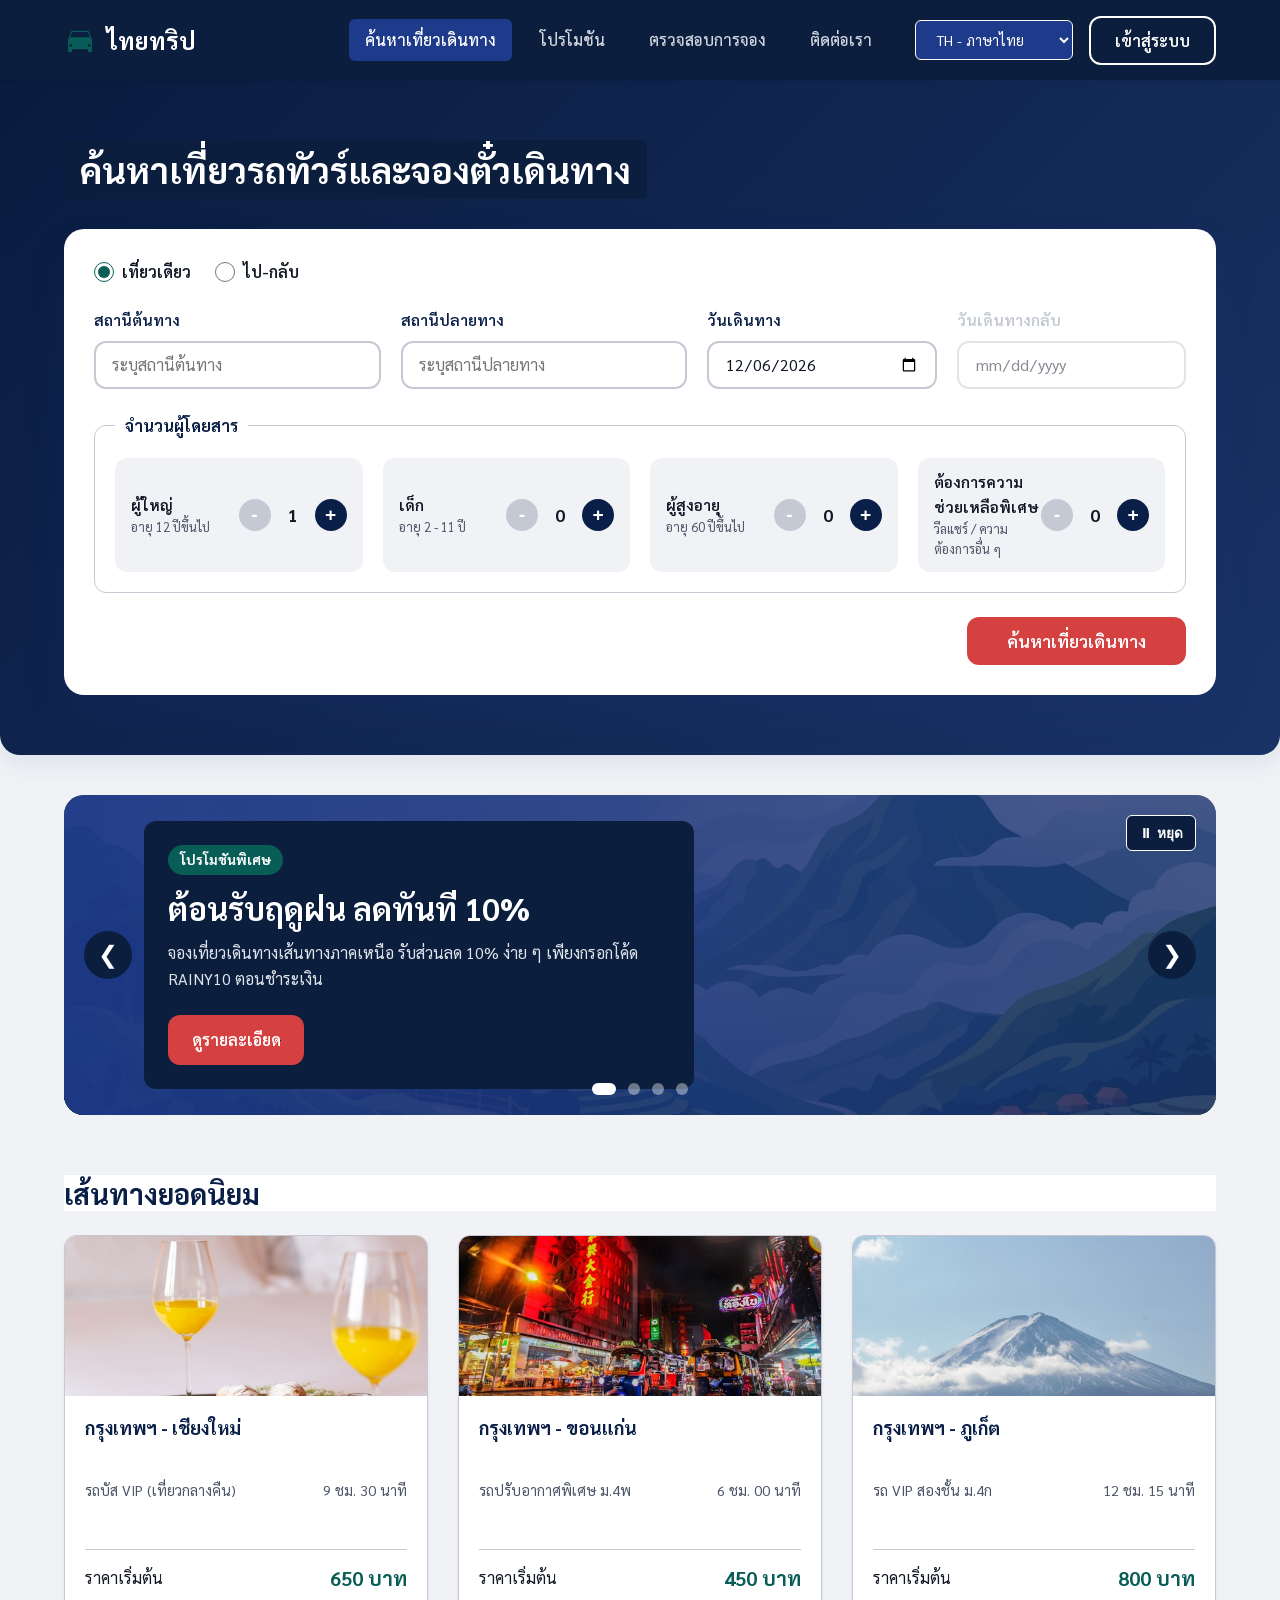
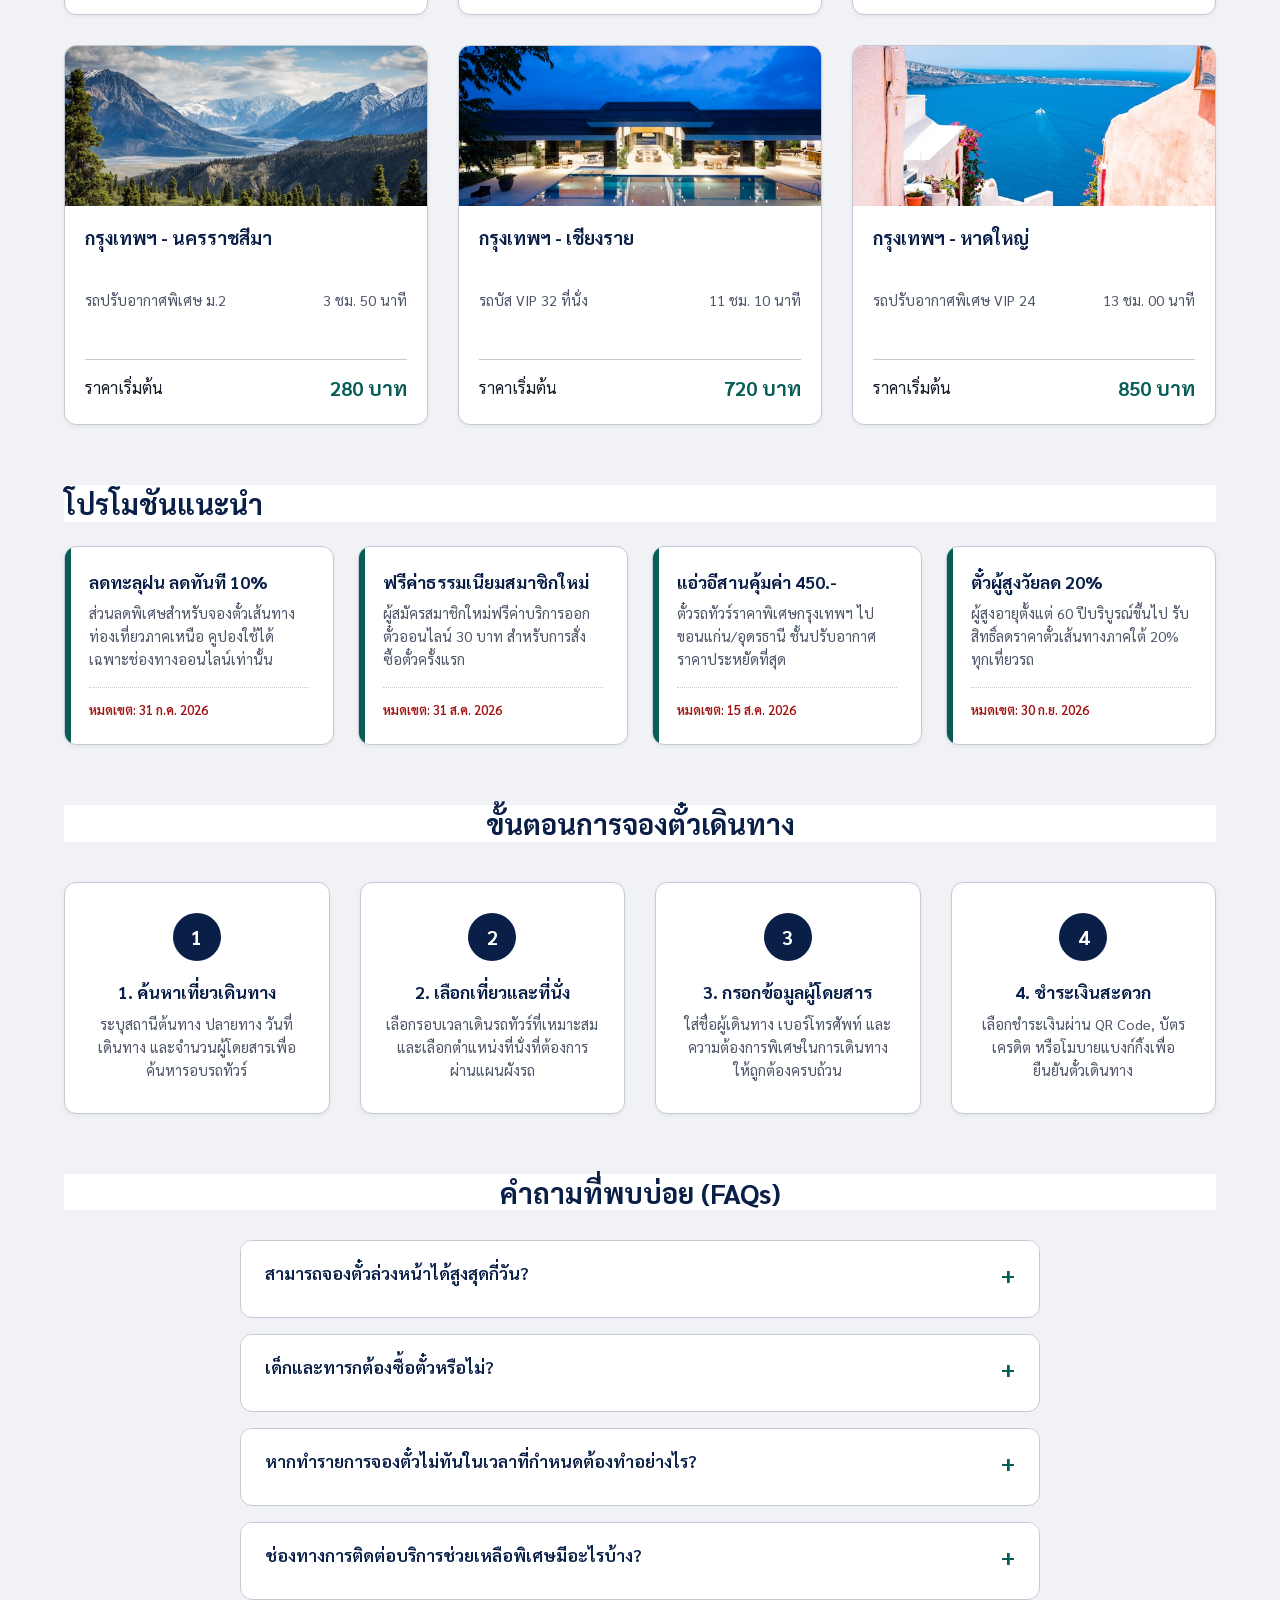
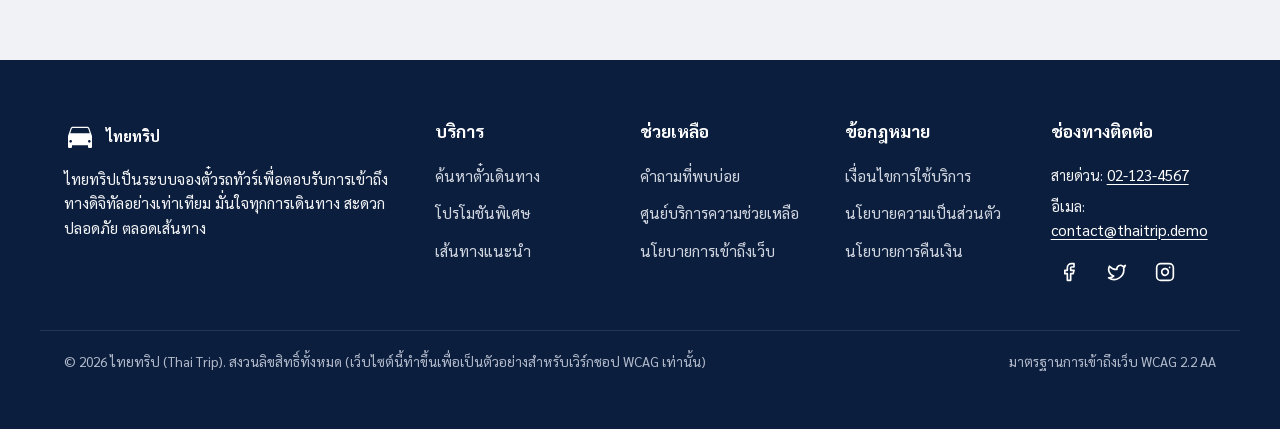
==== index.html @ 4f70553e "Fix logo wrapping, relative header positioning, and force cache-busting on stylesheet and scripts to" ====
<!DOCTYPE html>
<html lang="th">
<head>
  <meta charset="UTF-8">
  <meta name="viewport" content="width=device-width, initial-scale=1.0">
  <title>หน้าหลัก - ไทยทริป จองตั๋วรถทัวร์ออนไลน์เข้าถึงง่าย</title>
  <meta name="description" content="ไทยทริป เว็บไซต์จองตั๋วรถทัวร์ออนไลน์ตามมาตรฐานการเข้าถึง WCAG AA ค้นหาเที่ยวรถทัวร์ทั่วประเทศ สะดวก รวดเร็ว ปลอดภัย สำหรับทุกคน">
  <link rel="stylesheet" href="styles.css?v=2">
  <script src="common.js?v=2" defer></script>
  <script src="index.js?v=2" defer></script>
</head>
<body>

  <!-- Skip Link: WCAG 2.4.1 Bypass Blocks -->
  <a href="#main-content" class="skip-link">ข้ามไปยังเนื้อหาหลัก</a>

  <!-- Header: WCAG Semantic HTML -->
  <div class="header-wrapper">
    <header class="container">
      <a href="index.html" class="logo" style="color: #ffffff; background-color: #0b1e3d;" aria-label="ไทยทริป - หน้าหลัก">
        <!-- SVG Logo: Meets Contrast and scalable -->
        <svg class="logo-icon" viewBox="0 0 24 24" aria-hidden="true">
          <path d="M18.92 6.01C18.72 5.42 18.16 5 17.5 5H6.5c-.66 0-1.21.42-1.42 1.01L3 12v8c0 .55.45 1 1 1h1c.55 0 1-.45 1-1v-1h12v1c0 .55.45 1 1 1h1c.55 0 1-.45 1-1v-8l-2.08-5.99zM6.5 6h11c.28 0 .53.18.62.44L19.33 10H4.67l1.21-3.56c.09-.26.34-.44.62-.44zM5 17c-.55 0-1-.45-1-1s.45-1 1-1 1 .45 1 1-.45 1-1 1zm14 0c-.55 0-1-.45-1-1s.45-1 1-1 1 .45 1 1-.45 1-1 1z"/>
        </svg>
        <span style="color: #ffffff; background-color: #0b1e3d;">ไทยทริป</span>
      </a>


      <!-- Hamburger Menu Button (WCAG 2.1/2.2 AA Keyboard Accessible) -->
      <button type="button" class="menu-toggle" aria-expanded="false" aria-controls="header-nav-group" aria-label="เปิดเมนูหลัก">
        <svg viewBox="0 0 24 24" width="24" height="24" aria-hidden="true" fill="currentColor">
          <rect y="4" width="24" height="2" rx="1"/>
          <rect y="11" width="24" height="2" rx="1"/>
          <rect y="18" width="24" height="2" rx="1"/>
        </svg>
      </button>

      <!-- Collapsible Nav Group wrapper -->
      <div class="header-nav-group" id="header-nav-group">
        <!-- Main Navigation Menu: WCAG 3.2.3 Consistent Navigation -->
        <nav aria-label="เมนูหลัก">
          <ul class="nav-menu">
            <li><a href="index.html" class="nav-link">ค้นหาเที่ยวเดินทาง</a></li>
            <li><a href="#promotions" class="nav-link">โปรโมชัน</a></li>
            <li><a href="#booking-status" class="nav-link" aria-disabled="true">ตรวจสอบการจอง</a></li>
            <li><a href="#contact" class="nav-link">ติดต่อเรา</a></li>
          </ul>
        </nav>

        <div class="header-actions">
          <!-- Accessible Language Selector -->
          <div class="lang-selector">
            <label for="lang-select" class="sr-only" style="color: #ffffff; background-color: #0b1e3d;">เลือกภาษา</label>
            <select id="lang-select" class="select-custom">
              <optgroup label="เลือกภาษา / Select Language">
                <option value="th" selected>TH - ภาษาไทย</option>
                <option value="en">EN - English</option>
              </optgroup>
            </select>
          </div>
          
          <button type="button" class="btn btn-secondary" onclick="showToast('จำลองการเข้าสู่ระบบ', 'info')">เข้าสู่ระบบ</button>
        </div>
      </div>
    </header>
  </div>

  <!-- Main Content Area: WCAG Landmark -->
  <main id="main-content" tabindex="-1">
    
    <!-- Hero Search Section -->
    <section class="search-hero" aria-label="ค้นหาเที่ยวเดินทาง">
      <div class="container">
        <h1 style="color: #ffffff; background-color: #0b1e3d; padding: 6px 16px; border-radius: var(--radius-sm); display: inline-block;">ค้นหาเที่ยวรถทัวร์และจองตั๋วเดินทาง</h1>
        
        <div class="search-card">
          <form action="select-trip.html" method="GET" id="search-form">
            
            <!-- Trip Type: One-way / Round-trip (Radio Group) -->
            <fieldset class="search-type-group">
              <legend class="sr-only" style="color: #0b1e3d; background-color: #ffffff;">ประเภทการเดินทาง</legend>
              <label class="radio-label">
                <input type="radio" name="trip-type" id="trip-one-way" value="one-way" checked>
                <span>เที่ยวเดียว</span>
              </label>
              <label class="radio-label">
                <input type="radio" name="trip-type" id="trip-round" value="round-trip">
                <span>ไป-กลับ</span>
              </label>
            </fieldset>

            <!-- Search Fields Grid -->
            <div class="search-grid">
              
              <!-- Origin Combobox Auto-suggest -->
              <div class="form-control">
                <label for="origin-input" class="form-label">สถานีต้นทาง</label>
                <div class="combobox-container">
                  <input type="text" id="origin-input" class="form-input" 
                         autocomplete="off" role="combobox" 
                         aria-expanded="false" aria-autocomplete="list" 
                         aria-controls="origin-listbox" 
                         placeholder="ระบุสถานีต้นทาง" required>
                  <ul id="origin-listbox" class="listbox" role="listbox" aria-label="สถานีต้นทางที่แนะนำ"></ul>
                </div>
              </div>

              <!-- Destination Combobox Auto-suggest -->
              <div class="form-control">
                <label for="dest-input" class="form-label">สถานีปลายทาง</label>
                <div class="combobox-container">
                  <input type="text" id="dest-input" class="form-input" 
                         autocomplete="off" role="combobox" 
                         aria-expanded="false" aria-autocomplete="list" 
                         aria-controls="dest-listbox" 
                         placeholder="ระบุสถานีปลายทาง" required>
                  <ul id="dest-listbox" class="listbox" role="listbox" aria-label="สถานีปลายทางที่แนะนำ"></ul>
                </div>
              </div>

              <!-- Departure Date -->
              <div class="form-control">
                <label for="dep-date" class="form-label">วันเดินทาง</label>
                <input type="date" id="dep-date" class="form-input" required>
              </div>

              <!-- Return Date (Disabled by default for one-way) -->
              <div class="form-control" id="ret-date-group">
                <label for="ret-date" class="form-label" id="ret-date-label" style="opacity: 0.5;">วันเดินทางกลับ</label>
                <input type="date" id="ret-date" class="form-input" disabled aria-labelledby="ret-date-label">
              </div>

            </div>

            <!-- Passengers Counter Area -->
            <fieldset class="passenger-fieldset">
              <legend class="passenger-legend">จำนวนผู้โดยสาร</legend>
              <div class="passenger-row-grid">
                
                <!-- Adult Counter -->
                <div class="passenger-type-col">
                  <div class="passenger-info-text">
                    <span class="passenger-title" id="lbl-adult">ผู้ใหญ่</span>
                    <span class="passenger-desc">อายุ 12 ปีขึ้นไป</span>
                  </div>
                  <div class="counter-group">
                    <button type="button" class="btn-counter" id="dec-adult" aria-label="ลดจำนวนผู้ใหญ่" disabled>-</button>
                    <span class="counter-val" id="val-adult" aria-live="polite" aria-labelledby="lbl-adult">1</span>
                    <button type="button" class="btn-counter" id="inc-adult" aria-label="เพิ่มจำนวนผู้ใหญ่">+</button>
                  </div>
                </div>

                <!-- Child Counter -->
                <div class="passenger-type-col">
                  <div class="passenger-info-text">
                    <span class="passenger-title" id="lbl-child">เด็ก</span>
                    <span class="passenger-desc">อายุ 2 - 11 ปี</span>
                  </div>
                  <div class="counter-group">
                    <button type="button" class="btn-counter" id="dec-child" aria-label="ลดจำนวนผู้โดยสารเด็ก" disabled>-</button>
                    <span class="counter-val" id="val-child" aria-live="polite" aria-labelledby="lbl-child">0</span>
                    <button type="button" class="btn-counter" id="inc-child" aria-label="เพิ่มจำนวนผู้โดยสารเด็ก">+</button>
                  </div>
                </div>

                <!-- Senior Counter -->
                <div class="passenger-type-col">
                  <div class="passenger-info-text">
                    <span class="passenger-title" id="lbl-senior">ผู้สูงอายุ</span>
                    <span class="passenger-desc">อายุ 60 ปีขึ้นไป</span>
                  </div>
                  <div class="counter-group">
                    <button type="button" class="btn-counter" id="dec-senior" aria-label="ลดจำนวนผู้สูงอายุ" disabled>-</button>
                    <span class="counter-val" id="val-senior" aria-live="polite" aria-labelledby="lbl-senior">0</span>
                    <button type="button" class="btn-counter" id="inc-senior" aria-label="เพิ่มจำนวนผู้สูงอายุ">+</button>
                  </div>
                </div>

                <!-- Special Counter -->
                <div class="passenger-type-col">
                  <div class="passenger-info-text">
                    <span class="passenger-title" id="lbl-special">ต้องการความช่วยเหลือพิเศษ</span>
                    <span class="passenger-desc">วีลแชร์ / ความต้องการอื่น ๆ</span>
                  </div>
                  <div class="counter-group">
                    <button type="button" class="btn-counter" id="dec-special" aria-label="ลดจำนวนผู้ต้องการความช่วยเหลือพิเศษ" disabled>-</button>
                    <span class="counter-val" id="val-special" aria-live="polite" aria-labelledby="lbl-special">0</span>
                    <button type="button" class="btn-counter" id="inc-special" aria-label="เพิ่มจำนวนผู้ต้องการความช่วยเหลือพิเศษ">+</button>
                  </div>
                </div>

              </div>
            </fieldset>

            <div class="search-submit-wrapper">
              <button type="submit" class="btn btn-primary btn-search">ค้นหาเที่ยวเดินทาง</button>
            </div>
          </form>
        </div>
      </div>
    </section>

    <!-- Carousel: WCAG 2.2.2 Pause, Stop, Hide -->
    <section class="container carousel-section" aria-label="โปรโมชันเด่น">
      <div id="promo-carousel" class="carousel" aria-roledescription="carousel" aria-label="โปรโมชันแนะนำพิเศษ">
        
        <!-- Pause / Play Button: Essential for WCAG AA -->
        <button type="button" id="carousel-play-pause" class="carousel-play-pause-btn" style="color: #ffffff; background-color: #0b1e3d;" aria-label="หยุดเล่นสไลด์อัตโนมัติ">
          <span class="play-pause-text" style="color: #ffffff; background-color: #0b1e3d;">⏸ หยุด</span>
        </button>

        <!-- Previous and Next Buttons (Accessible) -->
        <button type="button" class="carousel-control prev" style="color: #ffffff; background-color: #0b1e3d;" aria-label="สไลด์ก่อนหน้า" id="carousel-prev">❮</button>
        <button type="button" class="carousel-control next" style="color: #ffffff; background-color: #0b1e3d;" aria-label="สไลด์ถัดไป" id="carousel-next">❯</button>

        <!-- Carousel Slides -->
        <div class="carousel-inner" id="carousel-slides" aria-live="off">
          
          <!-- Slide 1 -->
          <div class="carousel-item active" role="group" aria-roledescription="slide" aria-label="สไลด์ที่ 1 จาก 4" style="background-image: linear-gradient(rgba(0, 0, 0, 0.45), rgba(0, 0, 0, 0.55)), url('images/promo_rainy.jpg'); background-size: cover; background-position: center;">
            <div class="carousel-content">
              <span class="carousel-tag">โปรโมชันพิเศษ</span>
              <h2>ต้อนรับฤดูฝน ลดทันที 10%</h2>
              <p>จองเที่ยวเดินทางเส้นทางภาคเหนือ รับส่วนลด 10% ง่าย ๆ เพียงกรอกโค้ด RAINY10 ตอนชำระเงิน</p>
              <a href="#promotions" class="btn btn-primary">ดูรายละเอียด<span class="sr-only" style="color: #ffffff; background-color: #0b1e3d;"> โปรโมชันต้อนรับฤดูฝน</span></a>
            </div>
          </div>

          <!-- Slide 2 -->
          <div class="carousel-item" role="group" aria-roledescription="slide" aria-label="สไลด์ที่ 2 จาก 4" style="background-image: linear-gradient(rgba(0, 0, 0, 0.45), rgba(0, 0, 0, 0.55)), url('images/promo_member.jpg'); background-size: cover; background-position: center;">
            <div class="carousel-content">
              <span class="carousel-tag">สมาชิกใหม่</span>
              <h2>สมัครสมาชิกใหม่ ฟรีค่าธรรมเนียม</h2>
              <p>ลงทะเบียนจองตั๋วครั้งแรก ฟรีค่าธรรมเนียมการชำระเงินช่องทางออนไลน์ 30 บาททันที</p>
              <a href="#promotions" class="btn btn-primary">ดูรายละเอียด<span class="sr-only" style="color: #ffffff; background-color: #0b1e3d;"> โปรโมชันสมาชิกใหม่ฟรีค่าธรรมเนียม</span></a>
            </div>
          </div>

          <!-- Slide 3 -->
          <div class="carousel-item" role="group" aria-roledescription="slide" aria-label="สไลด์ที่ 3 จาก 4" style="background-image: linear-gradient(rgba(0, 0, 0, 0.45), rgba(0, 0, 0, 0.55)), url('images/promo_isaan.jpg'); background-size: cover; background-position: center;">
            <div class="carousel-content">
              <span class="carousel-tag">เส้นทางประหยัด</span>
              <h2>ท่องเที่ยวอีสาน สุขใจประหยัดเงิน</h2>
              <p>เส้นทางกรุงเทพฯ - ขอนแก่น และกรุงเทพฯ - อุดรธานี ราคาเริ่มต้นเพียง 450 บาทต่อที่นั่ง</p>
              <a href="#promotions" class="btn btn-primary">ดูรายละเอียด<span class="sr-only" style="color: #ffffff; background-color: #0b1e3d;"> โปรโมชันอีสานประหยัดเงิน</span></a>
            </div>
          </div>

          <!-- Slide 4 -->
          <div class="carousel-item" role="group" aria-roledescription="slide" aria-label="สไลด์ที่ 4 จาก 4" style="background-image: linear-gradient(rgba(0, 0, 0, 0.45), rgba(0, 0, 0, 0.55)), url('images/promo_senior.jpg'); background-size: cover; background-position: center;">
            <div class="carousel-content">
              <span class="carousel-tag">ผู้สูงวัย</span>
              <h2>วัยเก๋าเที่ยวใต้ ลดพิเศษ 20%</h2>
              <p>สำหรับผู้โดยสารอายุ 60 ปีขึ้นไป เดินทางลงใต้กับไทยทริป รับส่วนลดตั๋วทันที 20%</p>
              <a href="#promotions" class="btn btn-primary">ดูรายละเอียด<span class="sr-only" style="color: #ffffff; background-color: #0b1e3d;"> โปรโมชันผู้สูงวัยเที่ยวใต้ลด 20%</span></a>
            </div>
          </div>

        </div>

        <!-- Slide Indicators / Dots -->
        <div class="carousel-nav" id="carousel-indicators" role="tablist" aria-label="เลือกสไลด์">
          <button type="button" class="carousel-dot active" role="tab" aria-selected="true" aria-label="ไปยังสไลด์ที่ 1" aria-controls="carousel-slides"></button>
          <button type="button" class="carousel-dot" role="tab" aria-selected="false" aria-label="ไปยังสไลด์ที่ 2" aria-controls="carousel-slides"></button>
          <button type="button" class="carousel-dot" role="tab" aria-selected="false" aria-label="ไปยังสไลด์ที่ 3" aria-controls="carousel-slides"></button>
          <button type="button" class="carousel-dot" role="tab" aria-selected="false" aria-label="ไปยังสไลด์ที่ 4" aria-controls="carousel-slides"></button>
        </div>

      </div>
    </section>

    <!-- Popular Routes Section -->
    <section id="popular" class="container section-wrapper" aria-labelledby="routes-heading">
      <h2 id="routes-heading">เส้นทางยอดนิยม</h2>

      
      <ul class="routes-grid" role="list">
        
        <!-- Route 1 -->
        <li>
          <a href="select-trip.html?from=กรุงเทพฯ&to=เชียงใหม่" class="route-card" aria-label="จองตั๋วเส้นทาง กรุงเทพฯ ไป เชียงใหม่ เริ่มต้น 650 บาท">
            <div class="route-image-placeholder">
              <img src="images/route_chiangmai.jpg" alt="วัดพระธาตุดอยสุเทพและทิวเขาเชียงใหม่" class="route-img-photo">
            </div>
            <div class="route-body">
              <h3 class="route-title">กรุงเทพฯ - เชียงใหม่</h3>
              <div class="route-details">
                <span>รถบัส VIP (เที่ยวกลางคืน)</span>
                <span>9 ชม. 30 นาที</span>
              </div>
              <div class="route-price-row">
                <span>ราคาเริ่มต้น</span>
                <span class="price-tag">650 บาท</span>
              </div>
            </div>
          </a>
        </li>

        <!-- Route 2 -->
        <li>
          <a href="select-trip.html?from=กรุงเทพฯ&to=ขอนแก่น" class="route-card" aria-label="จองตั๋วเส้นทาง กรุงเทพฯ ไป ขอนแก่น เริ่มต้น 450 บาท">
            <div class="route-image-placeholder">
              <img src="images/route_khonkaen.jpg" alt="วัดพุทธศิลปะไทยในจังหวัดขอนแก่น" class="route-img-photo">
            </div>
            <div class="route-body">
              <h3 class="route-title">กรุงเทพฯ - ขอนแก่น</h3>
              <div class="route-details">
                <span>รถปรับอากาศพิเศษ ม.4พ</span>
                <span>6 ชม. 00 นาที</span>
              </div>
              <div class="route-price-row">
                <span>ราคาเริ่มต้น</span>
                <span class="price-tag">450 บาท</span>
              </div>
            </div>
          </a>
        </li>

        <!-- Route 3 -->
        <li>
          <a href="select-trip.html?from=กรุงเทพฯ&to=ภูเก็ต" class="route-card" aria-label="จองตั๋วเส้นทาง กรุงเทพฯ ไป ภูเก็ต เริ่มต้น 800 บาท">
            <div class="route-image-placeholder">
              <img src="images/route_phuket.jpg" alt="หาดทรายขาวและทะเลใส จังหวัดภูเก็ต" class="route-img-photo">
            </div>
            <div class="route-body">
              <h3 class="route-title">กรุงเทพฯ - ภูเก็ต</h3>
              <div class="route-details">
                <span>รถ VIP สองชั้น ม.4ก</span>
                <span>12 ชม. 15 นาที</span>
              </div>
              <div class="route-price-row">
                <span>ราคาเริ่มต้น</span>
                <span class="price-tag">800 บาท</span>
              </div>
            </div>
          </a>
        </li>

        <!-- Route 4 -->
        <li>
          <a href="select-trip.html?from=กรุงเทพฯ&to=นครราชสีมา" class="route-card" aria-label="จองตั๋วเส้นทาง กรุงเทพฯ ไป นครราชสีมา เริ่มต้น 280 บาท">
            <div class="route-image-placeholder">
              <img src="images/route_korat.jpg" alt="วิวธรรมชาติและทิวเขาอุทยานแห่งชาติเขาใหญ่ นครราชสีมา" class="route-img-photo">
            </div>
            <div class="route-body">
              <h3 class="route-title">กรุงเทพฯ - นครราชสีมา</h3>
              <div class="route-details">
                <span>รถปรับอากาศพิเศษ ม.2</span>
                <span>3 ชม. 50 นาที</span>
              </div>
              <div class="route-price-row">
                <span>ราคาเริ่มต้น</span>
                <span class="price-tag">280 บาท</span>
              </div>
            </div>
          </a>
        </li>

        <!-- Route 5 -->
        <li>
          <a href="select-trip.html?from=กรุงเทพฯ&to=เชียงราย" class="route-card" aria-label="จองตั๋วเส้นทาง กรุงเทพฯ ไป เชียงราย เริ่มต้น 720 บาท">
            <div class="route-image-placeholder">
              <img src="images/route_chiangrai.jpg" alt="ทัศนียภาพวัดและป่าดอย จังหวัดเชียงราย" class="route-img-photo">
            </div>
            <div class="route-body">
              <h3 class="route-title">กรุงเทพฯ - เชียงราย</h3>
              <div class="route-details">
                <span>รถบัส VIP 32 ที่นั่ง</span>
                <span>11 ชม. 10 นาที</span>
              </div>
              <div class="route-price-row">
                <span>ราคาเริ่มต้น</span>
                <span class="price-tag">720 บาท</span>
              </div>
            </div>
          </a>
        </li>

        <!-- Route 6 -->
        <li>
          <a href="select-trip.html?from=กรุงเทพฯ&to=หาดใหญ่" class="route-card" aria-label="จองตั๋วเส้นทาง กรุงเทพฯ ไป หาดใหญ่ เริ่มต้น 850 บาท">
            <div class="route-image-placeholder">
              <img src="images/route_hatyai.jpg" alt="ทิวทัศน์ตัวเมืองหาดใหญ่จากมุมสูงยามเย็น" class="route-img-photo">
            </div>
            <div class="route-body">
              <h3 class="route-title">กรุงเทพฯ - หาดใหญ่</h3>
              <div class="route-details">
                <span>รถปรับอากาศพิเศษ VIP 24</span>
                <span>13 ชม. 00 นาที</span>
              </div>
              <div class="route-price-row">
                <span>ราคาเริ่มต้น</span>
                <span class="price-tag">850 บาท</span>
              </div>
            </div>
          </a>
        </li>

      </ul>
    </section>

    <!-- Promotions Section -->
    <section id="promotions" class="container section-wrapper" aria-labelledby="promotions-heading">
      <h2 id="promotions-heading">โปรโมชันแนะนำ</h2>
      
      <div class="promos-grid">
        
        <!-- Promo 1 -->
        <article class="promo-card">
          <h3 class="promo-title">ลดทะลุฝน ลดทันที 10%</h3>
          <p class="promo-desc">ส่วนลดพิเศษสำหรับจองตั๋วเส้นทางท่องเที่ยวภาคเหนือ คูปองใช้ได้เฉพาะช่องทางออนไลน์เท่านั้น</p>
          <div class="promo-footer">
            <span>หมดเขต: 31 ก.ค. 2026</span>
          </div>
        </article>

        <!-- Promo 2 -->
        <article class="promo-card">
          <h3 class="promo-title">ฟรีค่าธรรมเนียมสมาชิกใหม่</h3>
          <p class="promo-desc">ผู้สมัครสมาชิกใหม่ฟรีค่าบริการออกตั๋วออนไลน์ 30 บาท สำหรับการสั่งซื้อตั๋วครั้งแรก</p>
          <div class="promo-footer">
            <span>หมดเขต: 31 ส.ค. 2026</span>
          </div>
        </article>

        <!-- Promo 3 -->
        <article class="promo-card">
          <h3 class="promo-title">แอ่วอีสานคุ้มค่า 450.-</h3>
          <p class="promo-desc">ตั๋วรถทัวร์ราคาพิเศษกรุงเทพฯ ไปขอนแก่น/อุดรธานี ชั้นปรับอากาศราคาประหยัดที่สุด</p>
          <div class="promo-footer">
            <span>หมดเขต: 15 ส.ค. 2026</span>
          </div>
        </article>

        <!-- Promo 4 -->
        <article class="promo-card">
          <h3 class="promo-title">ตั๋วผู้สูงวัยลด 20%</h3>
          <p class="promo-desc">ผู้สูงอายุตั้งแต่ 60 ปีบริบูรณ์ขึ้นไป รับสิทธิ์ลดราคาตั๋วเส้นทางภาคใต้ 20% ทุกเที่ยวรถ</p>
          <div class="promo-footer">
            <span>หมดเขต: 30 ก.ย. 2026</span>
          </div>
        </article>

      </div>
    </section>

    <!-- Booking Steps -->
    <section class="container section-wrapper" aria-labelledby="steps-heading">
      <h2 id="steps-heading" style="text-align: center; margin-bottom: 40px;">ขั้นตอนการจองตั๋วเดินทาง</h2>
      
      <div class="steps-grid">
        
        <!-- Step 1 -->
        <div class="step-card">
          <div class="step-number" aria-hidden="true">1</div>
          <h3>1. ค้นหาเที่ยวเดินทาง</h3>
          <p>ระบุสถานีต้นทาง ปลายทาง วันที่เดินทาง และจำนวนผู้โดยสารเพื่อค้นหารอบรถทัวร์</p>
        </div>

        <!-- Step 2 -->
        <div class="step-card">
          <div class="step-number" aria-hidden="true">2</div>
          <h3>2. เลือกเที่ยวและที่นั่ง</h3>
          <p>เลือกรอบเวลาเดินรถทัวร์ที่เหมาะสมและเลือกตำแหน่งที่นั่งที่ต้องการผ่านแผนผังรถ</p>
        </div>

        <!-- Step 3 -->
        <div class="step-card">
          <div class="step-number" aria-hidden="true">3</div>
          <h3>3. กรอกข้อมูลผู้โดยสาร</h3>
          <p>ใส่ชื่อผู้เดินทาง เบอร์โทรศัพท์ และความต้องการพิเศษในการเดินทางให้ถูกต้องครบถ้วน</p>
        </div>

        <!-- Step 4 -->
        <div class="step-card">
          <div class="step-number" aria-hidden="true">4</div>
          <h3>4. ชำระเงินสะดวก</h3>
          <p>เลือกชำระเงินผ่าน QR Code, บัตรเครดิต หรือโมบายแบงก์กิ้งเพื่อยืนยันตั๋วเดินทาง</p>
        </div>

      </div>
    </section>

    <!-- Accordion FAQs: WCAG Accessible collapsible -->
    <section class="container section-wrapper" id="faq" aria-labelledby="faq-heading">
      <h2 id="faq-heading" style="text-align: center; margin-bottom: 30px;">คำถามที่พบบ่อย (FAQs)</h2>

      
      <div class="faq-list">
        
        <!-- FAQ 1 -->
        <div class="faq-item">
          <h3>
            <button type="button" class="faq-trigger" aria-expanded="false" aria-controls="faq1-content" id="faq1-btn">
              <span>สามารถจองตั๋วล่วงหน้าได้สูงสุดกี่วัน?</span>
              <span class="faq-icon" aria-hidden="true">+</span>
            </button>
          </h3>
          <div id="faq1-content" class="faq-content" hidden aria-labelledby="faq1-btn">
            <p>ระบบของไทยทริปรองรับการจองตั๋วรถทัวร์ล่วงหน้าได้สูงสุด 90 วันก่อนวันออกเดินทาง เพื่อช่วยให้คุณสามารถวางแผนการท่องเที่ยวและจองที่นั่งที่ดีที่สุดล่วงหน้าได้</p>
          </div>
        </div>

        <!-- FAQ 2 -->
        <div class="faq-item">
          <h3>
            <button type="button" class="faq-trigger" aria-expanded="false" aria-controls="faq2-content" id="faq2-btn">
              <span>เด็กและทารกต้องซื้อตั๋วหรือไม่?</span>
              <span class="faq-icon" aria-hidden="true">+</span>
            </button>
          </h3>
          <div id="faq2-content" class="faq-content" hidden aria-labelledby="faq2-btn">
            <p>เด็กที่มีส่วนสูงไม่เกิน 100 เซนติเมตร และนั่งตักผู้ปกครองไม่จำเป็นต้องซื้อตั๋ว หากเด็กต้องการที่นั่งแยกต่างหาก หรือมีอายุ 2-11 ปี จะได้รับส่วนลดตั๋วเด็กตามข้อกำหนดของรอบการเดินทาง</p>
          </div>
        </div>

        <!-- FAQ 3 -->
        <div class="faq-item">
          <h3>
            <button type="button" class="faq-trigger" aria-expanded="false" aria-controls="faq3-content" id="faq3-btn">
              <span>หากทำรายการจองตั๋วไม่ทันในเวลาที่กำหนดต้องทำอย่างไร?</span>
              <span class="faq-icon" aria-hidden="true">+</span>
            </button>
          </h3>
          <div id="faq3-content" class="faq-content" hidden aria-labelledby="faq3-btn">
            <p>เมื่อเข้าสู่ขั้นตอนกรอกข้อมูลและชำระเงิน ระบบจะกำหนดเวลาในการทำรายการเพื่อความปลอดภัย หากทำไม่ทันระบบจะยกเลิกการจองเพื่อให้ผู้ใช้อื่นเข้าถึงที่นั่งได้ โดยระบบชำระเงินของเรามีกลไกแจ้งเตือนและสามารถขอขยายเวลาเพิ่มเติมได้</p>
          </div>
        </div>

        <!-- FAQ 4 -->
        <div class="faq-item">
          <h3>
            <button type="button" class="faq-trigger" aria-expanded="false" aria-controls="faq4-content" id="faq4-btn">
              <span>ช่องทางการติดต่อบริการช่วยเหลือพิเศษมีอะไรบ้าง?</span>
              <span class="faq-icon" aria-hidden="true">+</span>
            </button>
          </h3>
          <div id="faq4-content" class="faq-content" hidden aria-labelledby="faq4-btn">
            <p>ผู้ต้องการความช่วยเหลือพิเศษ เช่น วีลแชร์ หรือต้องการจุดขึ้นรถเฉพาะ สามารถเลือกตัวเลือกในขั้นตอนจองตั๋ว หรือติดต่อศูนย์ช่วยเหลือพิเศษทางโทรศัพท์ 02-123-4567 ตลอด 24 ชั่วโมง</p>
          </div>
        </div>

      </div>
    </section>

  </main>

  <!-- Footer Section: WCAG Landmark -->
  <footer>
    <div class="container footer-grid">
      <div class="footer-col footer-about">
        <a href="index.html" class="logo" style="color: #ffffff; background-color: #0b1e3d;" aria-label="ไทยทริป - หน้าหลัก">
          <svg class="logo-icon" viewBox="0 0 24 24" style="fill: #ffffff;"><path d="M18.92 6.01C18.72 5.42 18.16 5 17.5 5H6.5c-.66 0-1.21.42-1.42 1.01L3 12v8c0 .55.45 1 1 1h1c.55 0 1-.45 1-1v-1h12v1c0 .55.45 1 1 1h1c.55 0 1-.45 1-1v-8l-2.08-5.99zM6.5 6h11c.28 0 .53.18.62.44L19.33 10H4.67l1.21-3.56c.09-.26.34-.44.62-.44zM5 17c-.55 0-1-.45-1-1s.45-1 1-1 1 .45 1 1-.45 1-1 1zm14 0c-.55 0-1-.45-1-1s.45-1 1-1 1 .45 1 1-.45 1-1 1z"/></svg>
          <span style="color: #ffffff; background-color: #0b1e3d;">ไทยทริป</span>
        </a>
        <p>ไทยทริปเป็นระบบจองตั๋วรถทัวร์เพื่อตอบรับการเข้าถึงทางดิจิทัลอย่างเท่าเทียม มั่นใจทุกการเดินทาง สะดวก ปลอดภัย ตลอดเส้นทาง</p>
      </div>

      <div class="footer-col">
        <h3>บริการ</h3>
        <ul>
          <li><a href="index.html">ค้นหาตั๋วเดินทาง</a></li>
          <li><a href="#promotions">โปรโมชันพิเศษ</a></li>
          <li><a href="#popular">เส้นทางแนะนำ</a></li>
        </ul>
      </div>

      <div class="footer-col">
        <h3>ช่วยเหลือ</h3>
        <ul>
          <li><a href="#faq">คำถามที่พบบ่อย</a></li>
          <li><a href="#help-center" id="help-center">ศูนย์บริการความช่วยเหลือ</a></li>
          <li><a href="#accessibility-statement" id="accessibility-statement">นโยบายการเข้าถึงเว็บ</a></li>
        </ul>
      </div>

      <div class="footer-col">
        <h3>ข้อกฎหมาย</h3>
        <ul>
          <li><a href="#terms" id="terms">เงื่อนไขการใช้บริการ</a></li>
          <li><a href="#privacy" id="privacy">นโยบายความเป็นส่วนตัว</a></li>
          <li><a href="#refund-policy" id="refund-policy">นโยบายการคืนเงิน</a></li>
        </ul>
      </div>

      <div class="footer-col" id="contact">
        <h3>ช่องทางติดต่อ</h3>
        <p style="font-size: 0.9rem; margin-bottom: 8px;">สายด่วน: <a href="tel:02-123-4567" style="color: #ffffff; text-decoration: underline;" aria-label="โทรสายด่วน 02-123-4567">02-123-4567</a></p>
        <p style="font-size: 0.9rem; margin-bottom: 12px;">อีเมล: <a href="mailto:contact@thaitrip.demo" style="color: #ffffff; text-decoration: underline;">contact@thaitrip.demo</a></p>
        <ul class="social-links" role="list">
          <li>
            <a href="#facebook" id="facebook" class="social-icon" aria-label="FB - ติดตาม ไทยทริป บน Facebook">
              <svg width="20" height="20" viewBox="0 0 24 24" fill="none" stroke="currentColor" stroke-width="2" stroke-linecap="round" stroke-linejoin="round" aria-hidden="true"><path d="M18 2h-3a5 5 0 0 0-5 5v3H7v4h3v8h4v-8h3l1-4h-4V7a1 1 0 0 1 1-1h3z"/></svg>
            </a>
          </li>
          <li>
            <a href="#twitter" id="twitter" class="social-icon" aria-label="TW - ติดตาม ไทยทริป บน Twitter">
              <svg width="20" height="20" viewBox="0 0 24 24" fill="none" stroke="currentColor" stroke-width="2" stroke-linecap="round" stroke-linejoin="round" aria-hidden="true"><path d="M22 4s-.7 2.1-2 3.4c1.6 10-9.4 17.3-18 11.6 2.2.1 4.4-.6 6-2C3 15.5.5 9.6 3 5c2.2 2.6 5.6 4.1 9 4-.9-4.2 4-6.6 7-3.8 1.1 0 3-1.2 3-1.2z"/></svg>
            </a>
          </li>
          <li>
            <a href="#instagram" id="instagram" class="social-icon" aria-label="IG - ติดตาม ไทยทริป บน Instagram">
              <svg width="20" height="20" viewBox="0 0 24 24" fill="none" stroke="currentColor" stroke-width="2" stroke-linecap="round" stroke-linejoin="round" aria-hidden="true"><rect x="2" y="2" width="20" height="20" rx="5" ry="5"/><path d="M16 11.37A4 4 0 1 1 12.63 8 4 4 0 0 1 16 11.37z"/><line x1="17.5" y1="6.5" x2="17.51" y2="6.5"/></svg>
            </a>
          </li>
        </ul>
      </div>
    </div>

    <div class="container footer-bottom">
      <p>&copy; 2026 ไทยทริป (Thai Trip). สงวนลิขสิทธิ์ทั้งหมด (เว็บไซต์นี้ทำขึ้นเพื่อเป็นตัวอย่างสำหรับเวิร์กชอป WCAG เท่านั้น)</p>
      <p>มาตรฐานการเข้าถึงเว็บ WCAG 2.2 AA</p>
    </div>
  </footer>

</body>
</html>
---- styles.css ----
@import url('https://fonts.googleapis.com/css2?family=Sarabun:wght@300;400;500;600;700&family=Inter:wght@400;500;600;700&display=swap');

:root {
  /* HSL Tailored Color Palette - WCAG AA compliant contrast (> 4.5:1, mostly > 7:1) */
  --primary: hsl(220, 75%, 16%);      /* Deep Navy Blue for headers, primary text */
  --primary-light: hsl(220, 70%, 28%);/* Lighter navy for hover states */
  --accent: hsl(175, 85%, 20%);       /* Dark Teal for buttons, call-to-actions */
  --accent-light: hsl(175, 80%, 28%); /* Hover teal */
  --bg-main: hsl(210, 20%, 95%);      /* Soft light background */
  --bg-card: hsl(0, 0%, 100%);        /* White for card backgrounds */
  --text-dark: hsl(220, 40%, 10%);    /* Body text (Almost Black) */
  --text-muted: hsl(220, 15%, 35%);   /* Secondary text */
  --border: hsl(220, 15%, 80%);       /* Border gray */
  --error: hsl(0, 80%, 35%);          /* Dark Red for error states (Contrast > 4.5:1) */
  --success: hsl(140, 70%, 25%);      /* Dark Green for success states */
  --focus-outline: hsl(35, 100%, 45%);/* High-visibility Amber/Orange for focus indicator */
  
  /* Layout and sizing */
  --radius-sm: 6px;
  --radius-md: 12px;
  --radius-lg: 20px;
  --shadow-sm: 0 2px 4px rgba(0, 0, 0, 0.05);
  --shadow-md: 0 10px 25px rgba(30, 58, 138, 0.08);
  --shadow-lg: 0 20px 40px rgba(30, 58, 138, 0.12);
  
  /* Font Families */
  --font-thai: 'Sarabun', 'Inter', sans-serif;
}

/* ----------------------------------------------------
   Reset & Base Styles (WCAG AA: Resize Text, Line-height)
   ---------------------------------------------------- */
*, *::before, *::after {
  box-sizing: border-box;
  margin: 0;
  padding: 0;
}

html {
  font-size: 16px; /* Base size */
  scroll-behavior: smooth;
}

body {
  font-family: var(--font-thai);
  background-color: var(--bg-main);
  color: var(--text-dark);
  line-height: 1.6; /* WCAG 1.4.12: Good line-height */
  font-size: 1rem;
  overflow-x: hidden;
  -webkit-font-smoothing: antialiased;
}

/* Headings (Semantic structure) */
h1, h2, h3, h4 {
  color: var(--primary);
  background-color: #ffffff;
  font-weight: 700;
  line-height: 1.3;
}

h1 { font-size: 2.2rem; }
h2 { font-size: 1.75rem; margin-bottom: 1.5rem; }
h3 { font-size: 1.3rem; margin-bottom: 0.75rem; }

p {
  margin-bottom: 1rem;
}

a {
  color: var(--primary-light);
  text-decoration: underline;
  text-underline-offset: 3px;
}

a:hover {
  color: var(--primary);
  text-decoration: none;
}

/* ----------------------------------------------------
   Accessibility Utilities (WCAG Critical)
   ---------------------------------------------------- */
/* Skip Link - Hidden offscreen by default, appears on keyboard tab */
.skip-link {
  position: absolute;
  top: -100px;
  left: 20px;
  background: var(--focus-outline);
  color: var(--primary);
  padding: 12px 24px;
  z-index: 9999;
  font-weight: bold;
  text-decoration: none;
  border-radius: 0 0 var(--radius-sm) var(--radius-sm);
  box-shadow: var(--shadow-lg);
  transition: top 0.2s ease;
}

.skip-link:focus-visible {
  top: 0;
  outline: 3px solid var(--primary) !important;
}

/* Screen Reader Only Utility */
.sr-only {
  display: inline-block;
  width: 1px;
  height: 1px;
  padding: 0;
  margin: -1px;
  overflow: hidden;
  clip: rect(0, 0, 0, 0);
  border: 0;
  color: #0b1e3d;
  background-color: #ffffff;
}

/* High-Contrast Focus Outline for WCAG AA (2.4.7 Focus Visible) */
:focus-visible {
  outline: 3px solid var(--focus-outline) !important;
  outline-offset: 3px !important;
}

/* Disable focus for mouse users if browser supports :focus-visible, 
   but ensure keyboard users always get the outline */
:focus:not(:focus-visible) {
  outline: none;
}

/* ----------------------------------------------------
   Shared Components
   ---------------------------------------------------- */
.container {
  width: 100%;
  max-width: 1200px;
  margin: 0 auto;
  padding: 0 24px;
}

/* Premium Buttons */
.btn {
  display: inline-flex;
  align-items: center;
  justify-content: center;
  font-family: var(--font-thai);
  font-size: 1rem;
  font-weight: 600;
  padding: 12px 24px;
  border-radius: var(--radius-md);
  border: none;
  cursor: pointer;
  transition: all 0.2s cubic-bezier(0.4, 0, 0.2, 1);
  text-decoration: none;
  min-height: 48px; /* Touch Target minimum 48px for excellent usability */
  min-width: 48px;
}

.btn-primary {
  background-color: #d54141;
  color: #ffffff;
}

.btn-primary:hover {
  background-color: #c23333;
  transform: translateY(-1px);
}

.btn-primary:active {
  transform: translateY(0);
}

.btn-secondary {
  background-color: #ffffff;
  color: #0b1e3d;
  border: 2px solid #0b1e3d;
}

.btn-secondary:hover {
  background-color: #e6f0fa;
  color: #1e3a8a;
}

/* Header & Navigation */
.header-wrapper {
  background-color: #0b1e3d;
  box-shadow: var(--shadow-sm);
  position: sticky;
  top: 0;
  z-index: 100;
}

header {
  display: flex;
  align-items: center;
  justify-content: space-between;
  height: 80px;
  position: relative;
}

.logo {
  display: flex;
  align-items: center;
  gap: 10px;
  font-weight: 700;
  font-size: 1.5rem;
  color: #ffffff;
  background-color: #0b1e3d;
  text-decoration: none;
  white-space: nowrap;
}

.logo span {
  color: #ffffff;
  background-color: #0b1e3d;
}

.logo-icon {
  width: 32px;
  height: 32px;
  fill: var(--accent);
}

.nav-menu {
  display: flex;
  list-style: none;
  gap: 12px;
}

.nav-link {
  color: hsl(220, 20%, 85%);
  background-color: #0b1e3d;
  text-decoration: none;
  font-weight: 500;
  font-size: 1rem;
  padding: 8px 16px;
  border-radius: var(--radius-sm);
  transition: background-color 0.2s;
  display: inline-block;
}

.nav-link:hover, .nav-link.active {
  background-color: #1e3a8a;
  color: #ffffff;
  text-decoration: none;
}

.header-actions {
  display: flex;
  align-items: center;
  gap: 16px;
}

/* Accessible Selector / Dropdowns */
.lang-selector {
  position: relative;
}

.select-custom {
  background-color: var(--bg-main);
  color: var(--text-dark);
  border: 1px solid var(--border);
  padding: 8px 16px;
  border-radius: var(--radius-sm);
  font-family: var(--font-thai);
  font-size: 0.9rem;
  min-height: 40px;
  cursor: pointer;
}

.header-actions .select-custom {
  background-color: #1e3a8a;
  color: #ffffff;
  border: 1px solid #ffffff;
}

.header-actions .select-custom option {
  background-color: #0b1e3d;
  color: #ffffff;
}

header .btn-secondary {
  background-color: transparent;
  color: #ffffff;
  border: 2px solid #ffffff;
}

header .btn-secondary:hover {
  background-color: #ffffff;
  color: #0b1e3d;
}

/* ----------------------------------------------------
   Search Container Section (Page 1)
   ---------------------------------------------------- */
.search-hero {
  background-color: #0b1e3d;
  background: linear-gradient(135deg, hsl(220, 75%, 14%) 0%, hsl(220, 60%, 25%) 100%);
  color: #ffffff;
  padding: 60px 0;
  border-bottom-left-radius: var(--radius-lg);
  border-bottom-right-radius: var(--radius-lg);
  box-shadow: var(--shadow-md);
  margin-bottom: 40px;
}

.search-hero h1 {
  color: #ffffff;
  background-color: #0b1e3d;
  text-align: center;
  margin-bottom: 30px;
  font-size: 2.25rem;
}

.search-card {
  background-color: var(--bg-card);
  color: var(--text-dark);
  border-radius: var(--radius-lg);
  padding: 30px;
  box-shadow: var(--shadow-lg);
}

.search-type-group {
  border: none;
  display: flex;
  gap: 24px;
  margin-bottom: 24px;
}

.radio-label {
  display: inline-flex;
  align-items: center;
  gap: 8px;
  font-weight: 600;
  cursor: pointer;
  font-size: 1rem;
}

.radio-label input[type="radio"] {
  width: 20px;
  height: 20px;
  accent-color: var(--accent);
}

.search-grid {
  display: grid;
  grid-template-columns: 1.5fr 1.5fr 1.2fr 1.2fr;
  gap: 20px;
  margin-bottom: 24px;
}

.form-control {
  display: flex;
  flex-direction: column;
  gap: 8px;
  position: relative;
}

.form-label {
  font-weight: 600;
  font-size: 0.95rem;
  color: var(--primary);
}

.form-input {
  width: 100%;
  height: 48px;
  padding: 8px 16px;
  border: 2.5px solid var(--border);
  border-radius: var(--radius-md);
  font-family: var(--font-thai);
  font-size: 1rem;
  color: var(--text-dark);
  background-color: #ffffff;
  transition: border-color 0.2s;
}

.form-input:focus {
  border-color: var(--accent);
  outline: none;
}

/* Autocomplete Combobox dropdown styling */
.combobox-container {
  position: relative;
}

.listbox {
  position: absolute;
  top: 100%;
  left: 0;
  width: 100%;
  max-height: 200px;
  overflow-y: auto;
  background-color: #ffffff;
  border: 2px solid var(--accent);
  border-top: none;
  border-bottom-left-radius: var(--radius-md);
  border-bottom-right-radius: var(--radius-md);
  list-style: none;
  z-index: 10;
  display: none; /* Controlled by JS */
  box-shadow: var(--shadow-md);
  margin-top: -2px;
}

.listbox-option {
  padding: 12px 16px;
  cursor: pointer;
  font-size: 0.95rem;
}

.listbox-option:hover, 
.listbox-option.focused {
  background-color: hsla(175, 85%, 20%, 0.1);
  color: var(--accent);
  font-weight: 600;
}

/* Passenger Panel Styling */
.passenger-fieldset {
  border: 1px solid var(--border);
  border-radius: var(--radius-md);
  padding: 20px;
  margin-bottom: 24px;
}

.passenger-legend {
  font-weight: 700;
  color: var(--primary);
  padding: 0 10px;
  font-size: 1rem;
}

.passenger-row-grid {
  display: grid;
  grid-template-columns: repeat(4, 1fr);
  gap: 20px;
}

.passenger-type-col {
  display: flex;
  justify-content: space-between;
  align-items: center;
  background-color: var(--bg-main);
  padding: 12px 16px;
  border-radius: var(--radius-md);
}

.passenger-info-text {
  display: flex;
  flex-direction: column;
}

.passenger-title {
  font-weight: 600;
  font-size: 0.95rem;
}

.passenger-desc {
  font-size: 0.8rem;
  color: var(--text-muted);
}

.counter-group {
  display: flex;
  align-items: center;
  gap: 12px;
}

.btn-counter {
  width: 32px;
  height: 32px;
  border-radius: 50%;
  background-color: var(--primary);
  color: #ffffff;
  border: none;
  font-size: 1.2rem;
  font-weight: bold;
  cursor: pointer;
  display: flex;
  align-items: center;
  justify-content: center;
  min-height: 32px; /* Small layout adjustment: standard sizing */
  min-width: 32px;
}

.btn-counter:hover {
  background-color: var(--primary-light);
}

.btn-counter:disabled {
  background-color: var(--border);
  cursor: not-allowed;
}

.counter-val {
  font-weight: 700;
  font-size: 1.1rem;
  min-width: 20px;
  text-align: center;
}

.search-submit-wrapper {
  display: flex;
  justify-content: flex-end;
}

.btn-search {
  padding: 12px 40px;
  font-size: 1.1rem;
}

/* ----------------------------------------------------
   Carousel (Promotion Banner)
   ---------------------------------------------------- */
.carousel-section {
  margin-top: 40px;
  margin-bottom: 40px;
}

.carousel {
  position: relative;
  background-color: #0b1e3d;
  border-radius: var(--radius-lg);
  overflow: hidden;
  height: 320px;
  color: #ffffff;
}


.carousel-play-pause-btn {
  position: absolute;
  top: 20px;
  right: 20px;
  background-color: #0b1e3d;
  border: 1px solid #ffffff;
  color: #ffffff;
  padding: 6px 12px;
  border-radius: var(--radius-sm);
  z-index: 5;
  cursor: pointer;
  font-size: 0.85rem;
  font-weight: bold;
  display: flex;
  align-items: center;
  gap: 6px;
  min-height: 36px;
}

.play-pause-text {
  color: #ffffff;
  background-color: #0b1e3d;
}

.carousel-inner {
  height: 100%;
  position: relative;
}

.carousel-item {
  position: absolute;
  top: 0;
  left: 0;
  width: 100%;
  height: 100%;
  opacity: 0;
  transition: opacity 0.5s ease-in-out;
  display: flex;
  align-items: center;
  padding: 40px 80px;
  z-index: 1;
  background-size: cover;
  background-position: center;
  background-repeat: no-repeat;
}

.carousel-item.active {
  opacity: 1;
  z-index: 2;
}

/* Carousel item backgrounds using beautiful gradients overlay */
.carousel-item::before {
  content: '';
  position: absolute;
  top: 0;
  left: 0;
  width: 100%;
  height: 100%;
  background: linear-gradient(90deg, rgba(30, 58, 138, 0.95) 0%, rgba(30, 58, 138, 0.6) 100%);
  z-index: -1;
}

.carousel-content {
  max-width: 550px;
  background-color: #0b1e3d;
  padding: 24px;
  border-radius: var(--radius-md);
}

.carousel-tag {
  background-color: var(--accent);
  color: #ffffff;
  padding: 4px 12px;
  border-radius: 50px;
  font-size: 0.85rem;
  font-weight: 700;
  display: inline-block;
  margin-bottom: 12px;
}

.carousel-content h2 {
  color: #ffffff;
  background-color: #0b1e3d;
  margin-bottom: 12px;
  font-size: 2rem;
}

.carousel-content p {
  color: hsl(220, 20%, 90%);
  background-color: #0b1e3d;
  margin-bottom: 24px;
}

/* Slide Dots indicators */
.carousel-nav {
  position: absolute;
  bottom: 20px;
  left: 50%;
  transform: translateX(-50%);
  display: flex;
  gap: 12px;
  z-index: 5;
}

.carousel-dot {
  width: 12px;
  height: 12px;
  border-radius: 50%;
  background-color: rgba(255, 255, 255, 0.4);
  border: none;
  cursor: pointer;
  padding: 0;
}

.carousel-dot.active {
  background-color: #ffffff;
  width: 24px;
  border-radius: 6px;
}

/* Previous / Next Manual navigation buttons */
.carousel-control {
  position: absolute;
  top: 50%;
  transform: translateY(-50%);
  width: 48px;
  height: 48px;
  background-color: #0b1e3d;
  border: none;
  border-radius: 50%;
  color: #ffffff;
  font-size: 1.5rem;
  cursor: pointer;
  z-index: 5;
  display: flex;
  align-items: center;
  justify-content: center;
}

.carousel-control:hover {
  background-color: var(--accent);
}

.carousel-control.prev {
  left: 20px;
}

.carousel-control.next {
  right: 20px;
}

/* ----------------------------------------------------
   Popular Routes Section & Cards
   ---------------------------------------------------- */
.section-wrapper {
  margin-top: 60px;
  margin-bottom: 60px;
}

.routes-grid {
  list-style: none;
  padding: 0;
  margin: 0;
  display: grid;
  grid-template-columns: repeat(3, 1fr);
  gap: 30px;
}

.routes-grid li {
  display: flex;
}

.route-card {
  width: 100%;
  background-color: var(--bg-card);
  border-radius: var(--radius-md);
  overflow: hidden;
  box-shadow: var(--shadow-sm);
  border: 1px solid var(--border);
  transition: transform 0.2s, box-shadow 0.2s;
  display: flex;
  flex-direction: column;
  text-decoration: none;
  color: var(--text-dark);
  height: 380px;
}

.route-card:hover {
  transform: translateY(-5px);
  box-shadow: var(--shadow-md);
  text-decoration: none;
}

.route-image-placeholder {
  width: 100%;
  height: 160px;
  background-color: var(--border);
  display: flex;
  align-items: center;
  justify-content: center;
  position: relative;
  overflow: hidden;
}

.route-img-photo {
  width: 100%;
  height: 100%;
  object-fit: cover;
  transition: transform 0.3s ease;
}

.route-card:hover .route-img-photo {
  transform: scale(1.05);
}

.route-img-svg {
  width: 80px;
  height: 80px;
  opacity: 0.55;
  fill: var(--primary);
}

.route-body {
  padding: 20px;
  flex-grow: 1;
  display: flex;
  flex-direction: column;
  justify-content: space-between;
}

.route-title {
  font-weight: 700;
  font-size: 1.15rem;
  color: var(--primary);
  margin-bottom: 8px;
}

.route-details {
  display: flex;
  justify-content: space-between;
  align-items: center;
  color: var(--text-muted);
  font-size: 0.9rem;
  margin-bottom: 16px;
  flex-grow: 1;
}

.route-price-row {
  border-top: 1px solid var(--border);
  padding-top: 12px;
  display: flex;
  justify-content: space-between;
  align-items: center;
}

.price-tag {
  color: var(--accent);
  font-size: 1.25rem;
  font-weight: 700;
}

/* ----------------------------------------------------
   Recommended Promotions Section & Cards
   ---------------------------------------------------- */
.promos-grid {
  display: grid;
  grid-template-columns: repeat(4, 1fr);
  gap: 24px;
}

.promo-card {
  background-color: var(--bg-card);
  border-radius: var(--radius-md);
  padding: 24px;
  border: 1px solid var(--border);
  box-shadow: var(--shadow-sm);
  display: flex;
  flex-direction: column;
  position: relative;
  overflow: hidden;
}

.promo-card::before {
  content: '';
  position: absolute;
  top: 0;
  left: 0;
  width: 6px;
  height: 100%;
  background-color: var(--accent);
}

.promo-title {
  color: var(--primary);
  font-size: 1.1rem;
  font-weight: 700;
  margin-bottom: 8px;
}

.promo-desc {
  font-size: 0.9rem;
  color: var(--text-muted);
  margin-bottom: 16px;
  flex-grow: 1;
}

.promo-footer {
  border-top: 1px dotted var(--border);
  padding-top: 12px;
  font-size: 0.8rem;
  color: var(--error);
  font-weight: 600;
}

/* ----------------------------------------------------
   Booking Steps Section
   ---------------------------------------------------- */
.steps-grid {
  display: grid;
  grid-template-columns: repeat(4, 1fr);
  gap: 30px;
}

.step-card {
  background-color: var(--bg-card);
  border-radius: var(--radius-md);
  padding: 30px 24px;
  text-align: center;
  box-shadow: var(--shadow-sm);
  border: 1px solid var(--border);
  position: relative;
}

.step-number {
  width: 48px;
  height: 48px;
  border-radius: 50%;
  background-color: var(--primary);
  color: #ffffff;
  display: flex;
  align-items: center;
  justify-content: center;
  font-size: 1.25rem;
  font-weight: 700;
  margin: 0 auto 20px auto;
}

.step-card h3 {
  font-size: 1.1rem;
  margin-bottom: 10px;
}

.step-card p {
  font-size: 0.9rem;
  color: var(--text-muted);
  margin-bottom: 0;
}

/* ----------------------------------------------------
   FAQs Accordion
   ---------------------------------------------------- */
.faq-list {
  display: flex;
  flex-direction: column;
  gap: 16px;
  max-width: 800px;
  margin: 0 auto;
}

.faq-item {
  background-color: var(--bg-card);
  border-radius: var(--radius-md);
  border: 1px solid var(--border);
  overflow: hidden;
}

.faq-trigger {
  width: 100%;
  background: none;
  border: none;
  padding: 20px 24px;
  text-align: left;
  font-family: var(--font-thai);
  font-size: 1.1rem;
  font-weight: 600;
  color: var(--primary);
  cursor: pointer;
  display: flex;
  justify-content: space-between;
  align-items: center;
  min-height: 48px;
}

.faq-trigger:hover {
  background-color: hsla(220, 75%, 16%, 0.02);
}

.faq-icon {
  font-size: 1.5rem;
  line-height: 1;
  color: var(--accent);
  transition: transform 0.2s;
}

.faq-trigger[aria-expanded="true"] .faq-icon {
  transform: rotate(45deg);
}

.faq-content {
  padding: 0 24px 20px 24px;
  color: var(--text-dark);
  font-size: 0.95rem;
  border-top: 1px solid var(--border);
  background-color: hsl(210, 20%, 99%);
}

.faq-content[hidden] {
  display: none;
}

/* ----------------------------------------------------
   Media Queries & Responsiveness
   ---------------------------------------------------- */
@media (max-width: 992px) {
  .search-grid {
    grid-template-columns: 1fr 1fr;
  }
  .passenger-row-grid {
    grid-template-columns: 1fr 1fr;
  }
  .routes-grid {
    grid-template-columns: 1fr 1fr;
  }
  .promos-grid {
    grid-template-columns: 1fr 1fr;
  }
  .steps-grid {
    grid-template-columns: 1fr 1fr;
  }
  .carousel {
    height: 380px;
  }
  .carousel-item {
    padding: 30px 40px;
  }
}

@media (max-width: 600px) {
  .search-grid {
    grid-template-columns: 1fr;
  }
  .passenger-row-grid {
    grid-template-columns: 1fr;
  }
  .routes-grid {
    grid-template-columns: 1fr;
  }
  .promos-grid {
    grid-template-columns: 1fr;
  }
  .steps-grid {
    grid-template-columns: 1fr;
  }
  .carousel {
    height: 420px;
  }
  .carousel-item {
    padding: 20px;
    align-items: flex-start;
  }
  .carousel-content h2 {
    font-size: 1.5rem;
  }
  .carousel-control {
    display: none; /* Hide next/prev arrows on mobile, use dots/play */
  }
}

/* ----------------------------------------------------
   Step Indicator Navigation (Pages 2-4)
   ---------------------------------------------------- */
.step-indicator-wrapper {
  margin: 30px 0;
}

.step-list {
  display: flex;
  list-style: none;
  justify-content: space-between;
  padding: 0;
  position: relative;
}

.step-list::before {
  content: '';
  position: absolute;
  top: 50%;
  left: 0;
  right: 0;
  height: 4px;
  background-color: var(--border);
  z-index: 1;
  transform: translateY(-50%);
}

.step-item {
  background-color: var(--bg-main);
  padding: 8px 20px;
  border: 2.5px solid var(--border);
  border-radius: 50px;
  z-index: 2;
  font-weight: 700;
  font-size: 0.95rem;
  color: var(--text-muted);
}

.step-item.completed {
  border-color: var(--accent);
  color: var(--accent);
  background-color: #ffffff;
}

.step-item.active {
  border-color: var(--primary);
  color: #ffffff;
  background-color: var(--primary);
}

/* ----------------------------------------------------
   Summary Search Card
   ---------------------------------------------------- */
.summary-search-card {
  background-color: var(--bg-card);
  border-radius: var(--radius-md);
  padding: 20px 24px;
  display: flex;
  justify-content: space-between;
  align-items: center;
  box-shadow: var(--shadow-sm);
  border: 1px solid var(--border);
  margin-bottom: 30px;
}

.summary-details {
  display: flex;
  gap: 40px;
}

.summary-details p {
  margin-bottom: 0;
  font-size: 0.95rem;
}

.btn-edit-search {
  min-height: 40px;
  height: 40px;
  padding: 0 20px;
  font-size: 0.9rem;
}

/* ----------------------------------------------------
   Selection Columns & Filters
   ---------------------------------------------------- */
.selection-columns {
  display: grid;
  grid-template-columns: 1.4fr 1fr;
  gap: 30px;
  align-items: start;
}

.filter-fieldset {
  border: 1px solid var(--border);
  border-radius: var(--radius-md);
  padding: 20px;
  background-color: var(--bg-card);
  margin-bottom: 24px;
}

.filter-legend {
  font-weight: 700;
  color: var(--primary);
  padding: 0 10px;
  font-size: 1rem;
}

.filter-group-row {
  display: flex;
  gap: 30px;
}

.filter-col-item {
  flex: 1;
  display: flex;
  flex-direction: column;
  gap: 12px;
}

.filter-subheading {
  font-weight: 700;
  font-size: 0.95rem;
  color: var(--primary);
}

.filter-options {
  display: flex;
  flex-direction: column;
  gap: 10px;
}

.checkbox-label {
  display: flex;
  align-items: center;
  gap: 8px;
  font-size: 0.95rem;
  cursor: pointer;
}

.checkbox-label input[type="checkbox"] {
  width: 18px;
  height: 18px;
  accent-color: var(--accent);
}

/* ----------------------------------------------------
   Trip Card Listings (select-trip)
   ---------------------------------------------------- */
.trips-container {
  display: flex;
  flex-direction: column;
  gap: 16px;
}

.trip-card {
  background-color: var(--bg-card);
  border-radius: var(--radius-md);
  padding: 24px;
  border: 1.5px solid var(--border);
  box-shadow: var(--shadow-sm);
  display: grid;
  grid-template-columns: 1.6fr 1.4fr 1.2fr 1fr;
  gap: 20px;
  align-items: center;
  transition: all 0.2s;
}

.trip-card:hover {
  box-shadow: var(--shadow-md);
  border-color: var(--primary-light);
}

.trip-card.selected {
  border-color: var(--primary);
  background-color: hsla(220, 75%, 16%, 0.03);
  box-shadow: var(--shadow-md);
}

.trip-time-info {
  display: flex;
  flex-direction: column;
  gap: 4px;
}

.trip-time {
  font-size: 1.25rem;
  font-weight: 700;
  color: var(--primary);
}

.trip-arrow {
  font-size: 1rem;
  color: var(--text-muted);
}

.trip-duration {
  font-size: 0.8rem;
  color: var(--text-muted);
}

.trip-bus-info {
  display: flex;
  flex-direction: column;
  gap: 6px;
}

.bus-class-badge {
  padding: 4px 10px;
  border-radius: 4px;
  font-size: 0.8rem;
  font-weight: 700;
  width: max-content;
}

.badge-vip {
  background-color: hsla(220, 75%, 16%, 0.1);
  color: var(--primary);
}

.badge-super {
  background-color: hsla(175, 85%, 20%, 0.1);
  color: var(--accent);
}

.badge-standard {
  background-color: hsla(0, 0%, 50%, 0.1);
  color: var(--text-muted);
}

.bus-operator {
  font-size: 0.85rem;
  color: var(--text-muted);
}

.trip-price-info {
  display: flex;
  flex-direction: column;
  gap: 4px;
}

.price-amount {
  font-size: 1.3rem;
  font-weight: 700;
  color: var(--accent);
}

.seat-available-count {
  font-size: 0.85rem;
  color: var(--success);
  font-weight: 600;
}

/* ----------------------------------------------------
   Visual Seating Selector (Bus Deck)
   ---------------------------------------------------- */
.seating-card {
  background-color: var(--bg-card);
  border-radius: var(--radius-md);
  padding: 30px;
  box-shadow: var(--shadow-md);
  border: 1px solid var(--border);
}

.seating-layout-wrapper {
  display: flex;
  flex-direction: column;
  align-items: center;
  margin: 30px 0;
}

.legend-container {
  display: flex;
  gap: 16px;
  margin-bottom: 24px;
}

.legend-item {
  display: flex;
  align-items: center;
  gap: 8px;
  font-size: 0.9rem;
}

.legend-icon {
  display: inline-flex;
  align-items: center;
  justify-content: center;
  width: 32px;
  height: 32px;
  border-radius: 6px;
  font-weight: bold;
  border: 2px solid var(--border);
}

.bus-deck {
  width: 200px;
  border: 3.5px solid var(--primary);
  border-radius: 24px 24px 12px 12px;
  background-color: #ffffff;
  padding: 24px 16px;
  position: relative;
  box-shadow: var(--shadow-sm);
}

.bus-front {
  border-bottom: 2.5px dashed var(--border);
  padding-bottom: 12px;
  margin-bottom: 20px;
  display: flex;
  justify-content: center;
}

.steering-wheel {
  font-size: 0.8rem;
  font-weight: 700;
  color: var(--text-muted);
  background-color: var(--bg-main);
  padding: 4px 12px;
  border-radius: 4px;
}

.seat-grid {
  display: grid;
  grid-template-columns: repeat(4, 1fr);
  gap: 12px;
  justify-items: center;
}

.seat-grid > button:nth-child(4n+2) {
  margin-right: 18px; /* Aisle gap space after second column */
}

.seat {
  width: 32px;
  height: 32px;
  border-radius: 8px;
  border: 2px solid var(--border);
  background-color: #ffffff;
  font-weight: 700;
  font-size: 0.8rem;
  display: flex;
  align-items: center;
  justify-content: center;
  cursor: pointer;
  transition: all 0.15s;
  min-height: 32px;
  min-width: 32px;
}

.seat.available {
  border-color: var(--success);
  color: var(--success);
}

.seat.available:hover, 
.seat.available:focus {
  background-color: hsla(140, 70%, 25%, 0.08);
}

.seat.selected {
  background-color: var(--accent);
  border-color: var(--accent);
  color: #ffffff;
}

.seat.occupied {
  background-color: #f1f1f1;
  border-color: #d8d8d8;
  color: #6e6e6e;
  cursor: not-allowed;
}

.checkout-summary-panel {
  margin-top: 30px;
  border-top: 2px solid var(--border);
  padding-top: 20px;
}

.summary-title {
  font-size: 1.15rem;
  margin-bottom: 16px;
}

.summary-row {
  display: flex;
  justify-content: space-between;
  margin-bottom: 12px;
  font-size: 0.95rem;
}

.border-top-sum {
  border-top: 1px dashed var(--border);
  padding-top: 12px;
  margin-top: 12px;
}

.summary-total-price {
  font-size: 1.4rem;
  font-weight: 700;
  color: var(--accent);
}

.btn-block {
  width: 100%;
  margin-top: 12px;
}

/* ----------------------------------------------------
   Passenger Info (Page 3)
   ---------------------------------------------------- */
.form-container-card {
  background-color: var(--bg-card);
  border-radius: var(--radius-md);
  padding: 30px;
  box-shadow: var(--shadow-sm);
  border: 1px solid var(--border);
  margin-bottom: 24px;
}

.form-section-title {
  font-size: 1.25rem;
  color: var(--primary);
  margin-bottom: 20px;
  border-bottom: 2px solid var(--border);
  padding-bottom: 8px;
}

.form-grid-2col {
  display: grid;
  grid-template-columns: 1fr 1fr;
  gap: 20px;
  margin-bottom: 16px;
}

/* Form Validation & Error Summary (WCAG 3.3.1 / 3.3.3) */
.form-error-summary {
  background-color: hsla(0, 80%, 35%, 0.05);
  border: 2px solid var(--error);
  border-radius: var(--radius-md);
  padding: 20px;
  margin-bottom: 30px;
  display: none; /* Controlled by JS */
}

.form-error-summary h2 {
  color: var(--error);
  font-size: 1.15rem;
  margin-bottom: 10px;
}

.form-error-summary ul {
  list-style-position: inside;
  color: var(--error);
  font-size: 0.95rem;
}

.form-error-summary ul li a {
  color: var(--error);
  text-decoration: underline;
  font-weight: 600;
}

.form-input.has-error {
  border-color: var(--error);
  background-color: hsla(0, 80%, 35%, 0.02);
}

.error-message-text {
  color: var(--error);
  font-size: 0.85rem;
  font-weight: 600;
  margin-top: 4px;
  display: none; /* Controlled by JS */
}

/* ----------------------------------------------------
   Payment & Timer Modal Dialog (Page 4)
   ---------------------------------------------------- */
.timer-banner {
  background-color: hsla(35, 100%, 45%, 0.08);
  border: 2px solid var(--focus-outline);
  border-radius: var(--radius-md);
  padding: 16px 20px;
  display: flex;
  justify-content: space-between;
  align-items: center;
  margin-bottom: 30px;
}

.timer-text-container {
  display: flex;
  align-items: center;
  gap: 12px;
}

.timer-countdown {
  font-size: 1.35rem;
  font-weight: 700;
  color: var(--primary);
  font-variant-numeric: tabular-nums; /* Prevents layout shifting during countdown */
}

.payment-tabs {
  display: flex;
  border-bottom: 2px solid var(--border);
  margin-bottom: 24px;
}

.payment-tab-btn {
  background: none;
  border: none;
  padding: 12px 24px;
  font-family: var(--font-thai);
  font-weight: 600;
  font-size: 1rem;
  color: var(--text-muted);
  cursor: pointer;
  border-bottom: 3px solid transparent;
  transition: all 0.2s;
  min-height: 48px;
}

.payment-tab-btn.active {
  color: var(--accent);
  border-bottom-color: var(--accent);
}

.payment-pane {
  display: none;
}

.payment-pane.active {
  display: block;
}

.qr-code-wrapper {
  display: flex;
  flex-direction: column;
  align-items: center;
  text-align: center;
  padding: 30px;
  background-color: var(--bg-main);
  border-radius: var(--radius-md);
  margin-top: 20px;
}

.qr-code-img {
  width: 180px;
  height: 180px;
  border: 4px solid #ffffff;
  box-shadow: var(--shadow-sm);
  margin-bottom: 16px;
}

/* Accessible Modal Overlay & Container (WCAG 2.1.2) */
.modal-overlay {
  position: fixed;
  top: 0;
  left: 0;
  width: 100%;
  height: 100%;
  background-color: rgba(0, 0, 0, 0.6);
  z-index: 1000;
  display: flex;
  align-items: center;
  justify-content: center;
  opacity: 0;
  pointer-events: none;
  transition: opacity 0.2s;
}

.modal-overlay.active {
  opacity: 1;
  pointer-events: auto;
}

.modal-container {
  background-color: #ffffff;
  border-radius: var(--radius-lg);
  width: 100%;
  max-width: 480px;
  padding: 30px;
  box-shadow: var(--shadow-lg);
  border: 2px solid var(--focus-outline);
  transform: scale(0.9);
  transition: transform 0.2s;
}

.modal-overlay.active .modal-container {
  transform: scale(1);
}

.modal-title {
  font-size: 1.3rem;
  margin-bottom: 12px;
  color: var(--error);
}

.modal-body-text {
  font-size: 0.95rem;
  color: var(--text-dark);
  margin-bottom: 24px;
}

.modal-actions {
  display: flex;
  justify-content: flex-end;
  gap: 12px;
}

/* ----------------------------------------------------
   Success Ticket & Receipt (Page 5)
   ---------------------------------------------------- */
.success-banner-card {
  background-color: var(--bg-card);
  border-radius: var(--radius-lg);
  padding: 45px 30px;
  text-align: center;
  box-shadow: var(--shadow-md);
  border: 1px solid var(--border);
  margin-bottom: 40px;
}

.success-icon-check {
  width: 60px;
  height: 60px;
  background-color: var(--success);
  color: #ffffff;
  border-radius: 50%;
  display: flex;
  align-items: center;
  justify-content: center;
  font-size: 2.2rem;
  font-weight: bold;
  margin: 0 auto 20px auto;
}

.ticket-card {
  background-color: #ffffff;
  border: 2px solid var(--border);
  border-radius: var(--radius-lg);
  position: relative;
  margin-bottom: 40px;
  box-shadow: var(--shadow-lg);
  overflow: hidden;
}

.ticket-card::before, 
.ticket-card::after {
  content: '';
  position: absolute;
  top: 50%;
  width: 24px;
  height: 24px;
  border-radius: 50%;
  background-color: var(--bg-main);
  border: 2px solid var(--border);
  z-index: 5;
  transform: translateY(-50%);
}

.ticket-card::before {
  left: -13px;
}

.ticket-card::after {
  right: -13px;
}

.ticket-header {
  background-color: var(--primary);
  color: #ffffff;
  padding: 20px 30px;
  display: flex;
  justify-content: space-between;
  align-items: center;
}

.ticket-header h2 {
  color: #ffffff;
  font-size: 1.35rem;
  margin-bottom: 0;
}

.ticket-body {
  padding: 30px;
  display: grid;
  grid-template-columns: 2fr 1fr;
  gap: 40px;
}

.ticket-details-grid {
  display: grid;
  grid-template-columns: 1fr 1fr;
  gap: 20px 30px;
}

.ticket-item-label {
  font-size: 0.85rem;
  color: var(--text-muted);
  font-weight: 600;
}

.ticket-item-val {
  font-size: 1.15rem;
  font-weight: 700;
  color: var(--primary);
  margin-top: 4px;
}

.ticket-barcode-side {
  display: flex;
  flex-direction: column;
  align-items: center;
  justify-content: center;
  border-left: 2px dashed var(--border);
  padding-left: 40px;
}

.barcode-mockup {
  width: 130px;
  height: 130px;
  background-color: #ffffff;
  border: 1px solid var(--border);
  padding: 10px;
  margin-bottom: 12px;
  display: flex;
  align-items: center;
  justify-content: center;
}

.barcode-mockup svg {
  width: 100%;
  height: 100%;
  fill: var(--text-dark);
}

.ticket-actions-btn-group {
  display: flex;
  justify-content: center;
  gap: 20px;
}

/* ----------------------------------------------------
   Responsive Layout & Print Media Queries
   ---------------------------------------------------- */
@media (max-width: 992px) {
  .selection-columns {
    grid-template-columns: 1fr;
  }
  .trip-card {
    grid-template-columns: 1fr 1fr;
    gap: 16px;
  }
  .trip-action-wrapper {
    grid-column: span 2;
    text-align: right;
  }
  .ticket-body {
    grid-template-columns: 1fr;
    gap: 30px;
  }
  .ticket-barcode-side {
    border-left: none;
    border-top: 2px dashed var(--border);
    padding-left: 0;
    padding-top: 30px;
  }
}

@media (max-width: 600px) {
  .step-list {
    flex-direction: column;
    gap: 12px;
    align-items: flex-start;
  }
  .step-list::before {
    top: 0;
    bottom: 0;
    left: 24px;
    width: 4px;
    height: auto;
    transform: none;
  }
  .step-item {
    margin-left: 10px;
  }
  .summary-search-card {
    flex-direction: column;
    gap: 16px;
    align-items: flex-start;
  }
  .summary-details {
    flex-direction: column;
    gap: 8px;
  }
  .filter-group-row {
    flex-direction: column;
    gap: 20px;
  }
  .trip-card {
    grid-template-columns: 1fr;
  }
  .trip-action-wrapper {
    grid-column: span 1;
  }
  .form-grid-2col {
    grid-template-columns: 1fr;
  }
  .timer-banner {
    flex-direction: column;
    gap: 12px;
    align-items: flex-start;
  }
}

@media print {
  body {
    background-color: #ffffff;
    color: #000000;
  }
  .header-wrapper, 
  footer, 
  .skip-link, 
  .btn, 
  .step-indicator-wrapper,
  .success-banner-card,
  .ticket-actions-btn-group,
  .no-print {
    display: none !important;
  }
  .ticket-card {
    border: 1px solid #000000;
    box-shadow: none;
    margin: 0;
  }
  .ticket-card::before, 
  .ticket-card::after {
    display: none;
  }
}

/* ----------------------------------------------------
   Date Navigation Bar
   ---------------------------------------------------- */
.date-navigation-bar {
  display: flex;
  align-items: center;
  justify-content: center;
  gap: 20px;
  background-color: var(--bg-card);
  border: 1px solid var(--border);
  border-radius: var(--radius-md);
  padding: 12px 24px;
  margin-bottom: 24px;
}
.current-date-nav {
  font-size: 1.15rem;
  font-weight: 700;
  color: var(--primary);
  min-width: 180px;
  text-align: center;
}
.btn-date-nav {
  min-height: 40px;
  height: 40px;
  padding: 0 16px;
  font-size: 0.9rem;
}

/* ----------------------------------------------------
   Inline Edit Search Section
   ---------------------------------------------------- */
.inline-edit-search-section {
  background-color: var(--bg-card);
  border: 2.5px solid var(--primary);
  border-radius: var(--radius-md);
  padding: 24px;
  margin-bottom: 24px;
  box-shadow: var(--shadow-md);
}

/* ----------------------------------------------------
   Sort and Results Bar
   ---------------------------------------------------- */
.results-header-bar {
  display: flex;
  justify-content: space-between;
  align-items: center;
  background-color: var(--bg-card);
  border: 1px solid var(--border);
  border-radius: var(--radius-md);
  padding: 12px 24px;
  margin-bottom: 16px;
}
.results-count-text {
  font-weight: 700;
  color: var(--primary);
  font-size: 1.1rem;
}

/* ----------------------------------------------------
   Trip Card Reviews & Amenities & Transfers
   ---------------------------------------------------- */
.trip-reviews {
  display: flex;
  align-items: center;
  gap: 4px;
  font-size: 0.9rem;
  color: var(--focus-outline);
}
.trip-amenities-icons {
  display: flex;
  flex-wrap: wrap;
  gap: 6px;
  margin-top: 8px;
}
.amenity-badge {
  background-color: var(--bg-main);
  border: 1px solid var(--border);
  padding: 2px 8px;
  border-radius: 4px;
  font-size: 0.75rem;
  font-weight: 600;
  color: var(--text-muted);
}
.trip-sold-out-text {
  color: var(--error);
  font-weight: 700;
  font-size: 1.1rem;
  text-align: center;
}
.btn-transit-detail {
  background: none;
  border: none;
  color: var(--accent-light);
  text-decoration: underline;
  cursor: pointer;
  font-weight: 700;
  font-size: 0.85rem;
  padding: 4px 0;
  min-height: 36px;
  text-align: left;
}
.btn-transit-detail:hover {
  color: var(--accent);
}

/* ----------------------------------------------------
   Empty State Card
   ---------------------------------------------------- */
.empty-results-card {
  background-color: var(--bg-card);
  border-radius: var(--radius-md);
  padding: 40px;
  border: 2.5px dashed var(--border);
  text-align: center;
  box-shadow: var(--shadow-sm);
  color: var(--text-muted);
}
.empty-results-title {
  color: var(--primary);
  font-size: 1.3rem;
  margin-bottom: 12px;
}
.empty-suggestions {
  list-style-position: inside;
  margin-top: 16px;
  text-align: left;
  display: inline-block;
}

/* ----------------------------------------------------
   Transit Legs Inside Modal
   ---------------------------------------------------- */
.transit-legs-container {
  display: flex;
  flex-direction: column;
  gap: 16px;
  margin-top: 16px;
}
.transit-leg-item {
  border-left: 3px solid var(--accent);
  padding-left: 16px;
  position: relative;
}
.transit-leg-item::before {
  content: '';
  position: absolute;
  left: -8px;
  top: 0;
  width: 12px;
  height: 12px;
  border-radius: 50%;
  background-color: var(--accent);
}
.transit-wait-time {
  background-color: hsla(35, 100%, 45%, 0.1);
  border: 1px solid var(--focus-outline);
  color: var(--primary);
  padding: 6px 12px;
  border-radius: 6px;
  font-size: 0.85rem;
  font-weight: bold;
  margin: 8px 0 8px 16px;
  width: max-content;
}

/* ----------------------------------------------------
   Footer Section Styling
   ---------------------------------------------------- */
footer {
  background-color: #0b1e3d;
  color: #ffffff;
  padding: 60px 0 40px 0;
  margin-top: 60px;
}

.footer-grid {
  display: grid;
  grid-template-columns: 2fr repeat(4, 1fr);
  gap: 40px;
}

.footer-col h3 {
  color: #ffffff;
  background-color: #0b1e3d;
  font-size: 1.1rem;
  font-weight: 700;
  margin-bottom: 20px;
}

.footer-col ul {
  list-style: none;
  padding: 0;
  margin: 0;
  display: flex;
  flex-direction: column;
  gap: 12px;
}

.footer-col a {
  color: hsl(220, 20%, 85%);
  background-color: #0b1e3d;
  text-decoration: none;
  font-size: 0.95rem;
  transition: color 0.2s;
}

.footer-col a:hover {
  color: var(--accent);
}

.footer-about p {
  color: hsl(220, 20%, 85%);
  background-color: #0b1e3d;
  font-size: 0.95rem;
  line-height: 1.6;
  margin-top: 15px;
}

.social-links {
  list-style: none;
  padding: 0;
  margin: 15px 0 0 0;
  display: flex;
  flex-direction: row !important;
  gap: 12px;
}

.social-icon {
  display: inline-flex;
  aria-label: inherit;
  align-items: center;
  justify-content: center;
  width: 36px;
  height: 36px;
  border-radius: 50%;
  background-color: #1e293b;
  color: #ffffff !important;
  font-weight: 700;
  font-size: 0.85rem;
  transition: background-color 0.2s;
}

.social-icon:hover {
  background-color: var(--accent);
}

.footer-col p {
  color: #f3f4f6;
  background-color: #0b1e3d;
}

footer .logo {
  color: #ffffff;
  background-color: #0b1e3d;
}

.footer-bottom {
  border-top: 1px solid rgba(255, 255, 255, 0.1);
  margin-top: 40px;
  padding-top: 20px;
  display: flex;
  justify-content: space-between;
  align-items: center;
  color: hsl(220, 20%, 75%);
  font-size: 0.85rem;
}

@media (max-width: 768px) {
  .footer-grid {
    grid-template-columns: 1fr 1fr;
    gap: 30px;
  }
  .footer-about {
    grid-column: span 2;
  }
}

@media (max-width: 480px) {
  .footer-grid {
    grid-template-columns: 1fr;
  }
  .footer-about {
    grid-column: span 1;
  }
}

/* ----------------------------------------------------
   Scroll Margin offset to prevent Sticky Header overlap
   ---------------------------------------------------- */
.section-wrapper, 
footer, 
section[id], 
div[id="contact"] {
  scroll-margin-top: 100px;
}

/* ----------------------------------------------------
   Accessible Booking Status Modal Popup
   ---------------------------------------------------- */
.a11y-modal-backdrop {
  position: fixed;
  top: 0;
  left: 0;
  width: 100%;
  height: 100%;
  background-color: rgba(11, 30, 61, 0.75);
  display: flex;
  align-items: center;
  justify-content: center;
  z-index: 1000;
  opacity: 0;
  pointer-events: none;
  transition: opacity 0.3s ease;
}

.a11y-modal-backdrop.active {
  opacity: 1;
  pointer-events: auto;
}

.a11y-modal-content {
  background-color: #ffffff;
  border-radius: var(--radius-md);
  padding: 30px;
  width: 90%;
  max-width: 500px;
  box-shadow: 0 10px 25px rgba(0,0,0,0.3);
  transform: scale(0.9);
  transition: transform 0.3s ease;
  position: relative;
}

.a11y-modal-backdrop.active .a11y-modal-content {
  transform: scale(1);
}

.a11y-modal-header {
  display: flex;
  justify-content: space-between;
  align-items: center;
  margin-bottom: 20px;
}

.a11y-modal-header h2 {
  margin: 0;
  font-size: 1.4rem;
  color: #0b1e3d;
  background-color: #ffffff;
  padding: 0;
}

.a11y-modal-close-btn {
  background: none;
  border: none;
  font-size: 1.5rem;
  cursor: pointer;
  color: #4b5563;
  padding: 4px 8px;
  min-height: 44px;
  min-width: 44px;
  display: flex;
  align-items: center;
  justify-content: center;
}

.a11y-modal-close-btn:hover {
  color: #0b1e3d;
}

.a11y-form-group {
  margin-bottom: 16px;
  text-align: left;
}

.a11y-form-group label {
  display: block;
  font-weight: 600;
  margin-bottom: 8px;
  color: #1f2937;
}

.a11y-form-group input {
  width: 100%;
  padding: 10px 14px;
  border: 1.5px solid #d1d5db;
  border-radius: var(--radius-sm);
  font-size: 1rem;
  font-family: var(--font-thai);
  box-sizing: border-box;
}

.a11y-form-group input:focus {
  outline: 2px solid #1e3a8a;
  border-color: #1e3a8a;
}

.booking-result-box {
  margin-top: 20px;
  padding: 18px;
  border-radius: var(--radius-sm);
  background-color: #f0fdf4;
  border: 1.5px solid #bbf7d0;
  color: #166534;
  text-align: left;
}

.booking-result-box p {
  margin: 6px 0;
  background-color: #f0fdf4;
}

.booking-result-box .success-title {
  font-weight: 700;
  font-size: 1.1rem;
  margin-bottom: 12px;
}

.booking-result-box .badge {
  display: inline-block;
  padding: 4px 8px;
  border-radius: 4px;
  font-size: 0.85rem;
  font-weight: 600;
  background-color: #bbf7d0;
  color: #166534;
}

.booking-result-box .btn {
  margin-top: 14px;
  width: 100%;
  box-sizing: border-box;
}

/* Accessible Toast Notification System (WCAG 1.4.3 & 4.1.3) */
.toast-container {
  position: fixed;
  top: 24px;
  left: 50%;
  transform: translateX(-50%);
  z-index: 10000;
  display: flex;
  flex-direction: column;
  gap: 12px;
  width: 90%;
  max-width: 450px;
  pointer-events: none;
}

.toast {
  background-color: #0b1e3d; /* Dark Navy base */
  color: #ffffff;
  padding: 14px 20px;
  border-radius: 8px;
  box-shadow: 0 4px 15px rgba(0, 0, 0, 0.2);
  font-size: 0.95rem;
  font-weight: 500;
  display: flex;
  align-items: center;
  gap: 10px;
  opacity: 0;
  transform: translateY(-20px);
  animation: toast-in-anim 0.3s forwards, toast-out-anim 0.3s 2.7s forwards;
  pointer-events: auto;
  border-left: 5px solid #0056b3;
  line-height: 1.4;
}

.toast.toast-success {
  background-color: #1b5e20; /* Accessible dark green on white text */
  border-left-color: #4caf50;
}

.toast.toast-error {
  background-color: #c62828; /* Accessible dark red on white text */
  border-left-color: #ef5350;
}

.toast.toast-warning {
  background-color: #ae6500; /* Accessible dark orange/amber on white text */
  border-left-color: #ff9800;
}

.toast.toast-info {
  background-color: #0b1e3d; /* Dark Navy */
  border-left-color: #2196f3;
}

@keyframes toast-in-anim {
  to {
    opacity: 1;
    transform: translateY(0);
  }
}

@keyframes toast-out-anim {
  to {
    opacity: 0;
    transform: translateY(-20px);
  }
}

/* ----------------------------------------------------
   Responsive Header & Hamburger Menu Toggle (WCAG 2.1/2.2 AA)
   ---------------------------------------------------- */
.menu-toggle {
  display: none;
  background: none;
  border: 1px solid rgba(255, 255, 255, 0.3);
  border-radius: 6px;
  color: #ffffff;
  padding: 8px;
  cursor: pointer;
  align-items: center;
  justify-content: center;
  transition: background-color 0.2s, border-color 0.2s;
  box-sizing: border-box;
}

.menu-toggle:focus-visible {
  outline: 3px solid var(--focus-outline, #ae6500);
}

.menu-toggle:hover {
  background-color: rgba(255, 255, 255, 0.15);
  border-color: #ffffff;
}

.header-nav-group {
  display: flex;
  align-items: center;
  gap: 24px;
}

@media (max-width: 992px) {
  .menu-toggle {
    display: inline-flex;
  }

  .header-nav-group {
    display: none;
    position: absolute;
    top: 80px;
    left: 0;
    width: 100%;
    background-color: #0b1e3d;
    border-top: 1px solid rgba(255, 255, 255, 0.1);
    box-shadow: 0 8px 16px rgba(0, 0, 0, 0.3);
    flex-direction: column;
    padding: 24px 20px;
    gap: 16px;
    align-items: stretch;
    box-sizing: border-box;
    z-index: 999;
  }

  .header-nav-group.active {
    display: flex;
    animation: slide-down-anim 0.2s ease-out forwards;
  }

  .nav-menu {
    flex-direction: column;
    width: 100%;
    gap: 8px;
    padding: 0;
    margin: 0;
  }

  .nav-link {
    display: block;
    width: 100%;
    box-sizing: border-box;
    text-align: center;
  }

  .header-actions {
    flex-direction: column;
    width: 100%;
    align-items: stretch;
    gap: 12px;
    margin: 0;
  }

  .header-actions .lang-selector, 
  .header-actions .select-custom {
    width: 100%;
    margin: 0;
  }

  .header-actions .btn {
    width: 100%;
    text-align: center;
    box-sizing: border-box;
  }
}

@keyframes slide-down-anim {
  from {
    opacity: 0;
    transform: translateY(-10px);
  }
  to {
    opacity: 1;
    transform: translateY(0);
  }
}
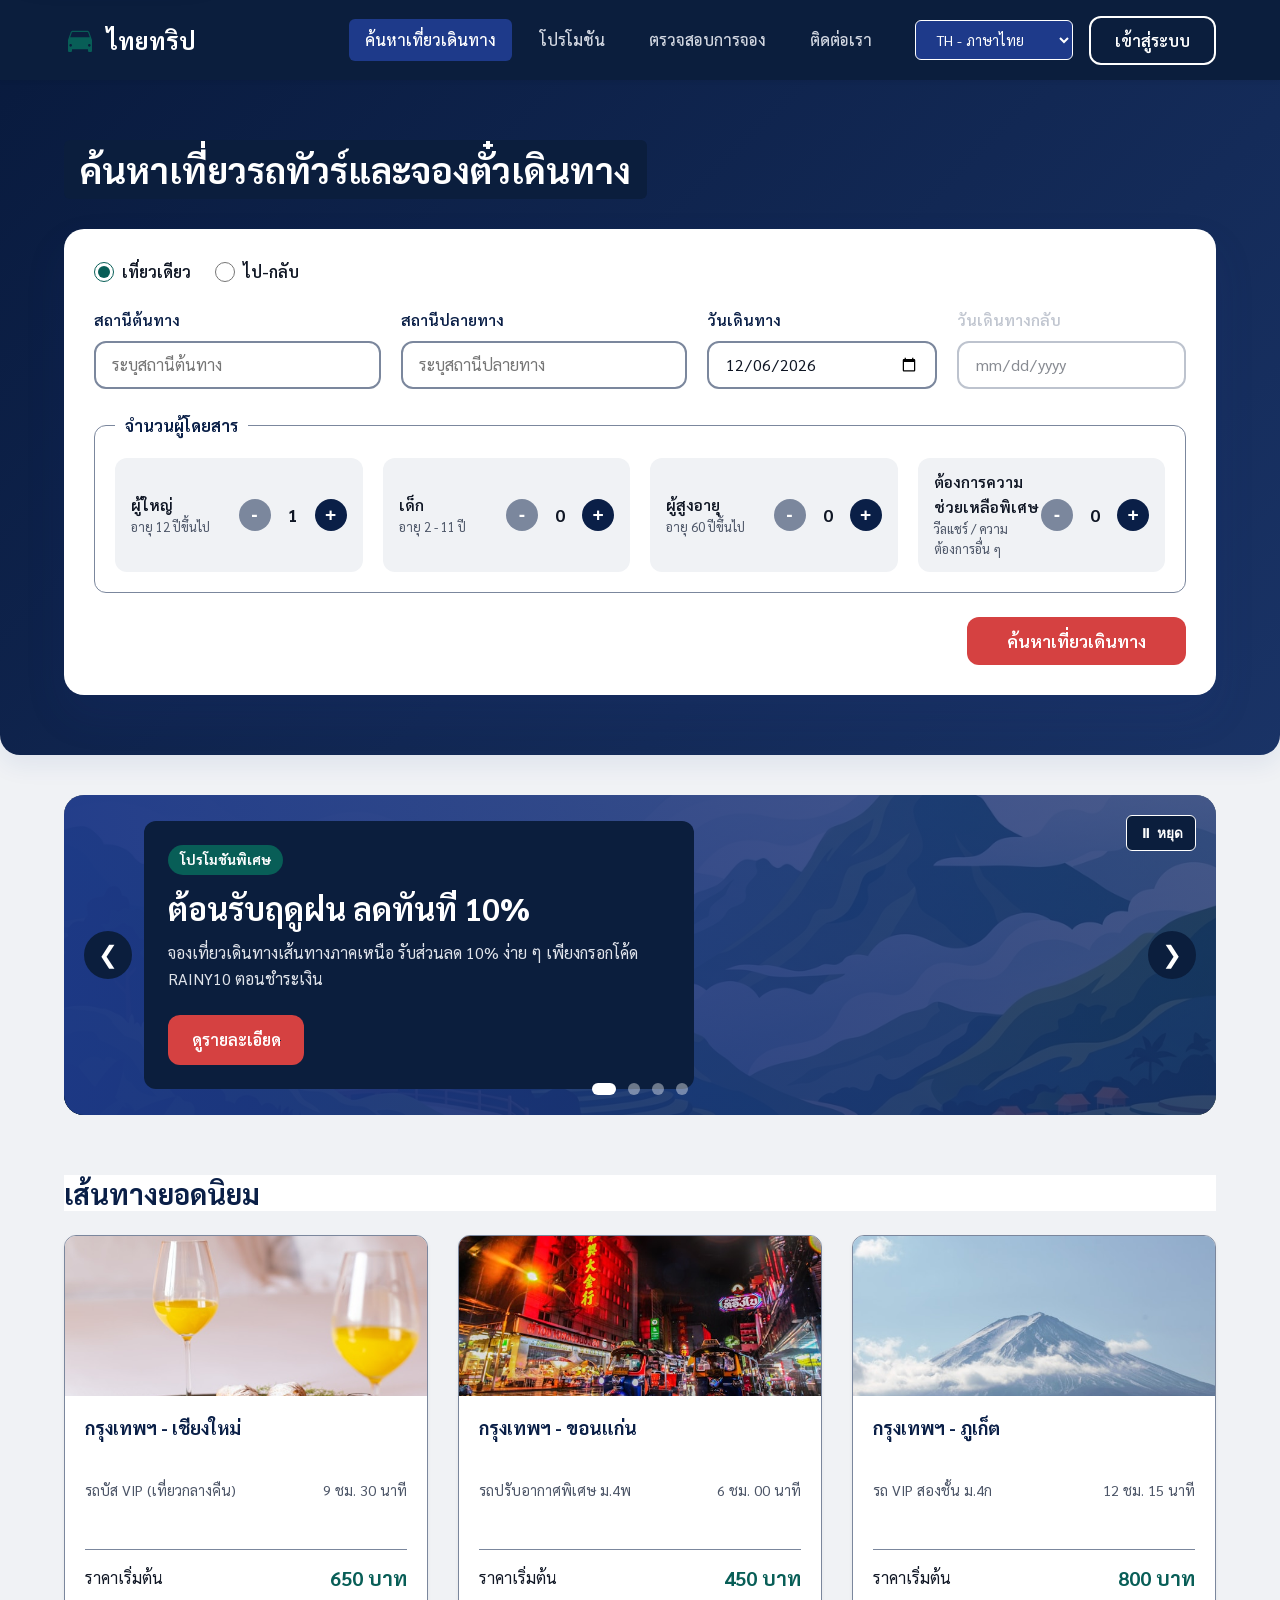
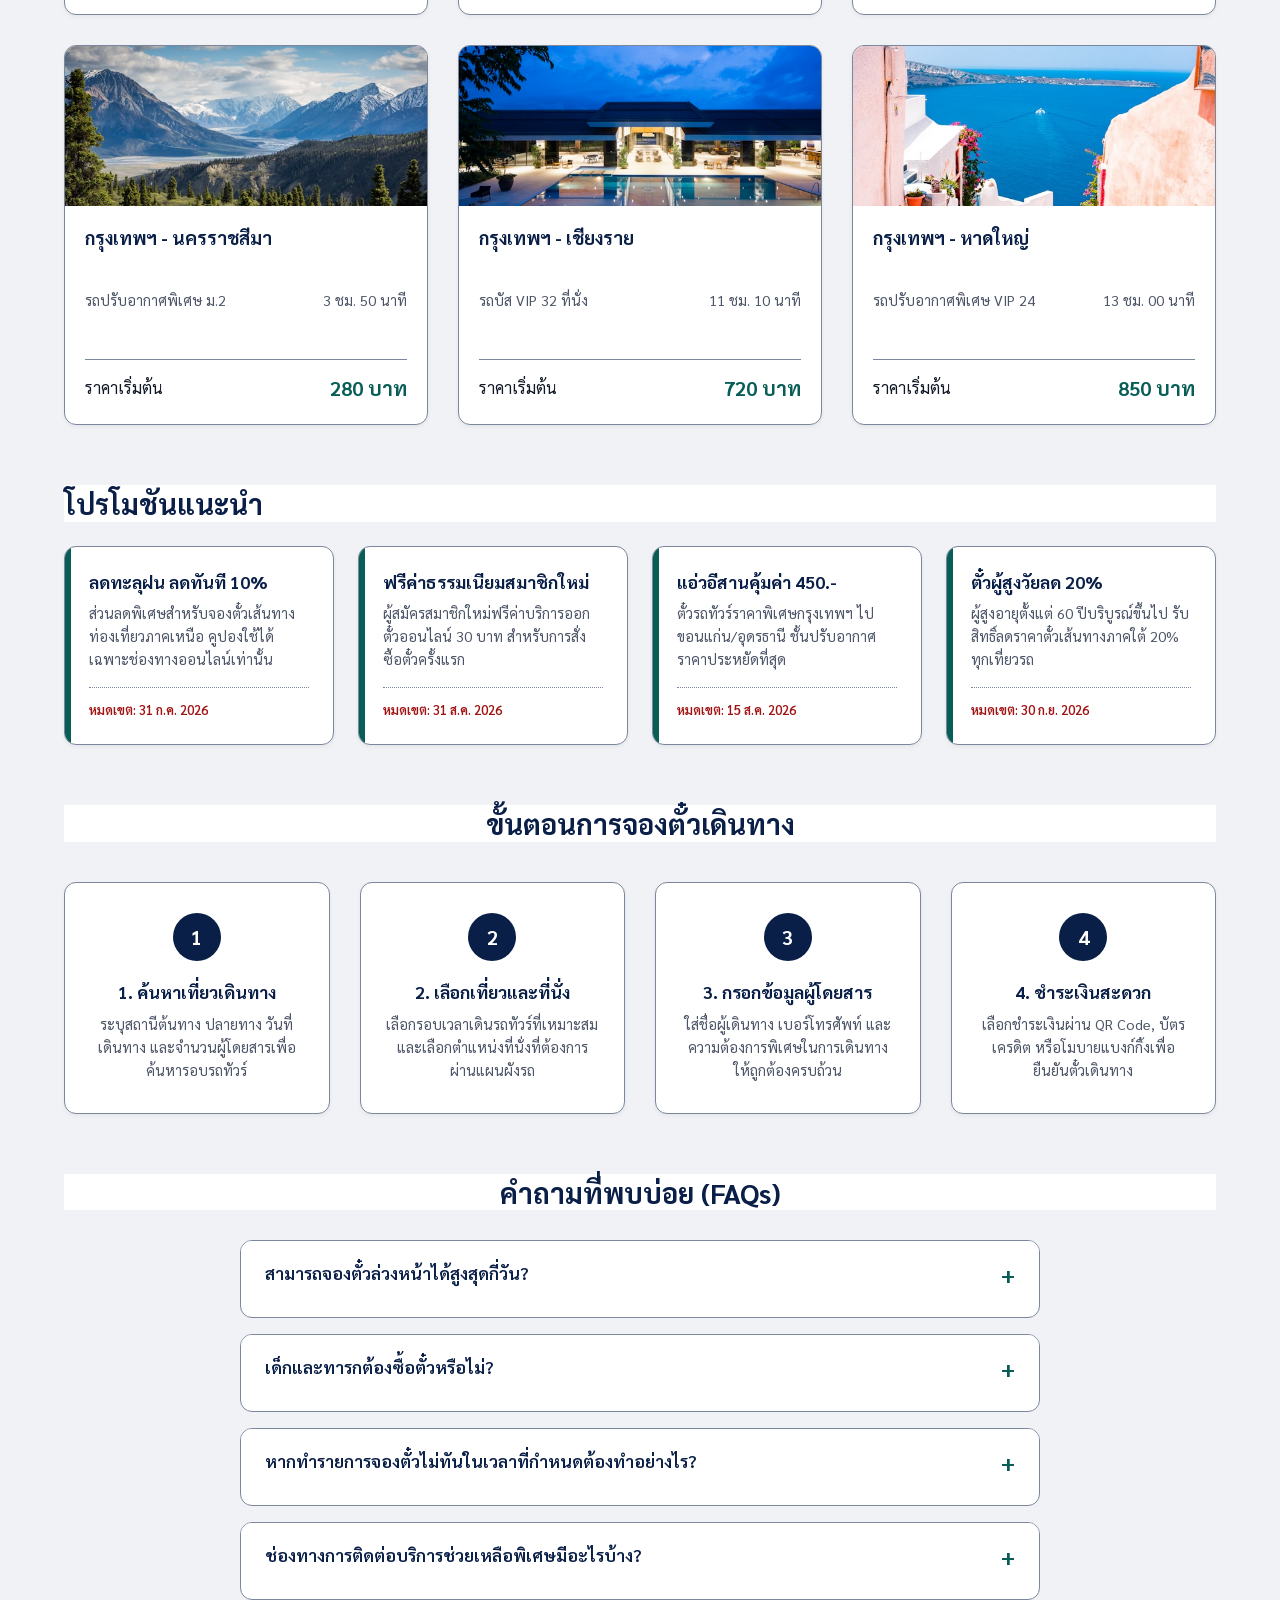
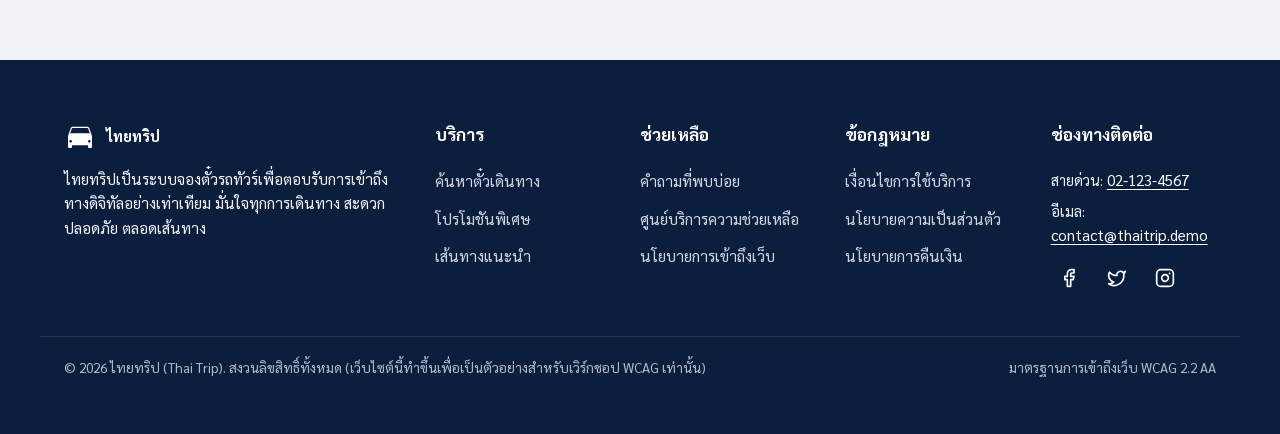
==== commit ce2937ae: "feat(a11y): resolve WCAG 2.2 AA Level 3 (High & Style/Print) accessibility issues & speaker feedback" ====
--- a/index.html
+++ b/index.html
@@ -5,9 +5,9 @@
   <meta name="viewport" content="width=device-width, initial-scale=1.0">
   <title>หน้าหลัก - ไทยทริป จองตั๋วรถทัวร์ออนไลน์เข้าถึงง่าย</title>
   <meta name="description" content="ไทยทริป เว็บไซต์จองตั๋วรถทัวร์ออนไลน์ตามมาตรฐานการเข้าถึง WCAG AA ค้นหาเที่ยวรถทัวร์ทั่วประเทศ สะดวก รวดเร็ว ปลอดภัย สำหรับทุกคน">
-  <link rel="stylesheet" href="styles.css?v=2">
-  <script src="common.js?v=2" defer></script>
-  <script src="index.js?v=2" defer></script>
+  <link rel="stylesheet" href="styles.css?v=5">
+  <script src="common.js?v=5" defer></script>
+  <script src="index.js?v=5" defer></script>
 </head>
 <body>
 
@@ -53,8 +53,8 @@
             <label for="lang-select" class="sr-only" style="color: #ffffff; background-color: #0b1e3d;">เลือกภาษา</label>
             <select id="lang-select" class="select-custom">
               <optgroup label="เลือกภาษา / Select Language">
-                <option value="th" selected>TH - ภาษาไทย</option>
-                <option value="en">EN - English</option>
+                <option value="th" selected lang="th">TH - ภาษาไทย</option>
+                <option value="en" lang="en">EN - English</option>
               </optgroup>
             </select>
           </div>
@@ -557,7 +557,7 @@
       </div>
 
       <div class="footer-col">
-        <h3>บริการ</h3>
+        <div class="footer-col-title">บริการ</div>
         <ul>
           <li><a href="index.html">ค้นหาตั๋วเดินทาง</a></li>
           <li><a href="#promotions">โปรโมชันพิเศษ</a></li>
@@ -566,7 +566,7 @@
       </div>
 
       <div class="footer-col">
-        <h3>ช่วยเหลือ</h3>
+        <div class="footer-col-title">ช่วยเหลือ</div>
         <ul>
           <li><a href="#faq">คำถามที่พบบ่อย</a></li>
           <li><a href="#help-center" id="help-center">ศูนย์บริการความช่วยเหลือ</a></li>
@@ -575,7 +575,7 @@
       </div>
 
       <div class="footer-col">
-        <h3>ข้อกฎหมาย</h3>
+        <div class="footer-col-title">ข้อกฎหมาย</div>
         <ul>
           <li><a href="#terms" id="terms">เงื่อนไขการใช้บริการ</a></li>
           <li><a href="#privacy" id="privacy">นโยบายความเป็นส่วนตัว</a></li>
@@ -584,7 +584,7 @@
       </div>
 
       <div class="footer-col" id="contact">
-        <h3>ช่องทางติดต่อ</h3>
+        <div class="footer-col-title">ช่องทางติดต่อ</div>
         <p style="font-size: 0.9rem; margin-bottom: 8px;">สายด่วน: <a href="tel:02-123-4567" style="color: #ffffff; text-decoration: underline;" aria-label="โทรสายด่วน 02-123-4567">02-123-4567</a></p>
         <p style="font-size: 0.9rem; margin-bottom: 12px;">อีเมล: <a href="mailto:contact@thaitrip.demo" style="color: #ffffff; text-decoration: underline;">contact@thaitrip.demo</a></p>
         <ul class="social-links" role="list">
@@ -608,7 +608,7 @@
     </div>
 
     <div class="container footer-bottom">
-      <p>&copy; 2026 ไทยทริป (Thai Trip). สงวนลิขสิทธิ์ทั้งหมด (เว็บไซต์นี้ทำขึ้นเพื่อเป็นตัวอย่างสำหรับเวิร์กชอป WCAG เท่านั้น)</p>
+      <p>&copy; 2026 ไทยทริป (<span lang="en">Thai Trip</span>). สงวนลิขสิทธิ์ทั้งหมด (เว็บไซต์นี้ทำขึ้นเพื่อเป็นตัวอย่างสำหรับเวิร์กชอป WCAG เท่านั้น)</p>
       <p>มาตรฐานการเข้าถึงเว็บ WCAG 2.2 AA</p>
     </div>
   </footer>
--- a/styles.css
+++ b/styles.css
@@ -10,7 +10,7 @@
   --bg-card: hsl(0, 0%, 100%);        /* White for card backgrounds */
   --text-dark: hsl(220, 40%, 10%);    /* Body text (Almost Black) */
   --text-muted: hsl(220, 15%, 35%);   /* Secondary text */
-  --border: hsl(220, 15%, 80%);       /* Border gray */
+  --border: hsl(220, 15%, 55%);       /* Border gray (WCAG AA 3.72:1 contrast compliant) */
   --error: hsl(0, 80%, 35%);          /* Dark Red for error states (Contrast > 4.5:1) */
   --success: hsl(140, 70%, 25%);      /* Dark Green for success states */
   --focus-outline: hsl(35, 100%, 45%);/* High-visibility Amber/Orange for focus indicator */
@@ -565,7 +565,8 @@
   width: 100%;
   height: 100%;
   opacity: 0;
-  transition: opacity 0.5s ease-in-out;
+  visibility: hidden;
+  transition: opacity 0.5s ease-in-out, visibility 0.5s ease-in-out;
   display: flex;
   align-items: center;
   padding: 40px 80px;
@@ -577,6 +578,7 @@
 
 .carousel-item.active {
   opacity: 1;
+  visibility: visible;
   z-index: 2;
 }
 
@@ -1848,6 +1850,23 @@
   .ticket-card::after {
     display: none;
   }
+  
+  /* Ticket print styling overrides for SC 1.4.3 */
+  .boarding-pass-header {
+    background-color: transparent !important;
+    color: #000000 !important;
+    border-bottom: 2px solid #000000 !important;
+    padding-left: 0 !important;
+    padding-right: 0 !important;
+  }
+  .boarding-pass-title {
+    background-color: transparent !important;
+    color: #000000 !important;
+  }
+  .boarding-pass-sub,
+  .boarding-pass-num {
+    color: #000000 !important;
+  }
 }
 
 /* ----------------------------------------------------
@@ -2032,7 +2051,8 @@
   gap: 40px;
 }
 
-.footer-col h3 {
+.footer-col h3,
+.footer-col-title {
   color: #ffffff;
   background-color: #0b1e3d;
   font-size: 1.1rem;
@@ -2080,7 +2100,6 @@
 
 .social-icon {
   display: inline-flex;
-  aria-label: inherit;
   align-items: center;
   justify-content: center;
   width: 36px;
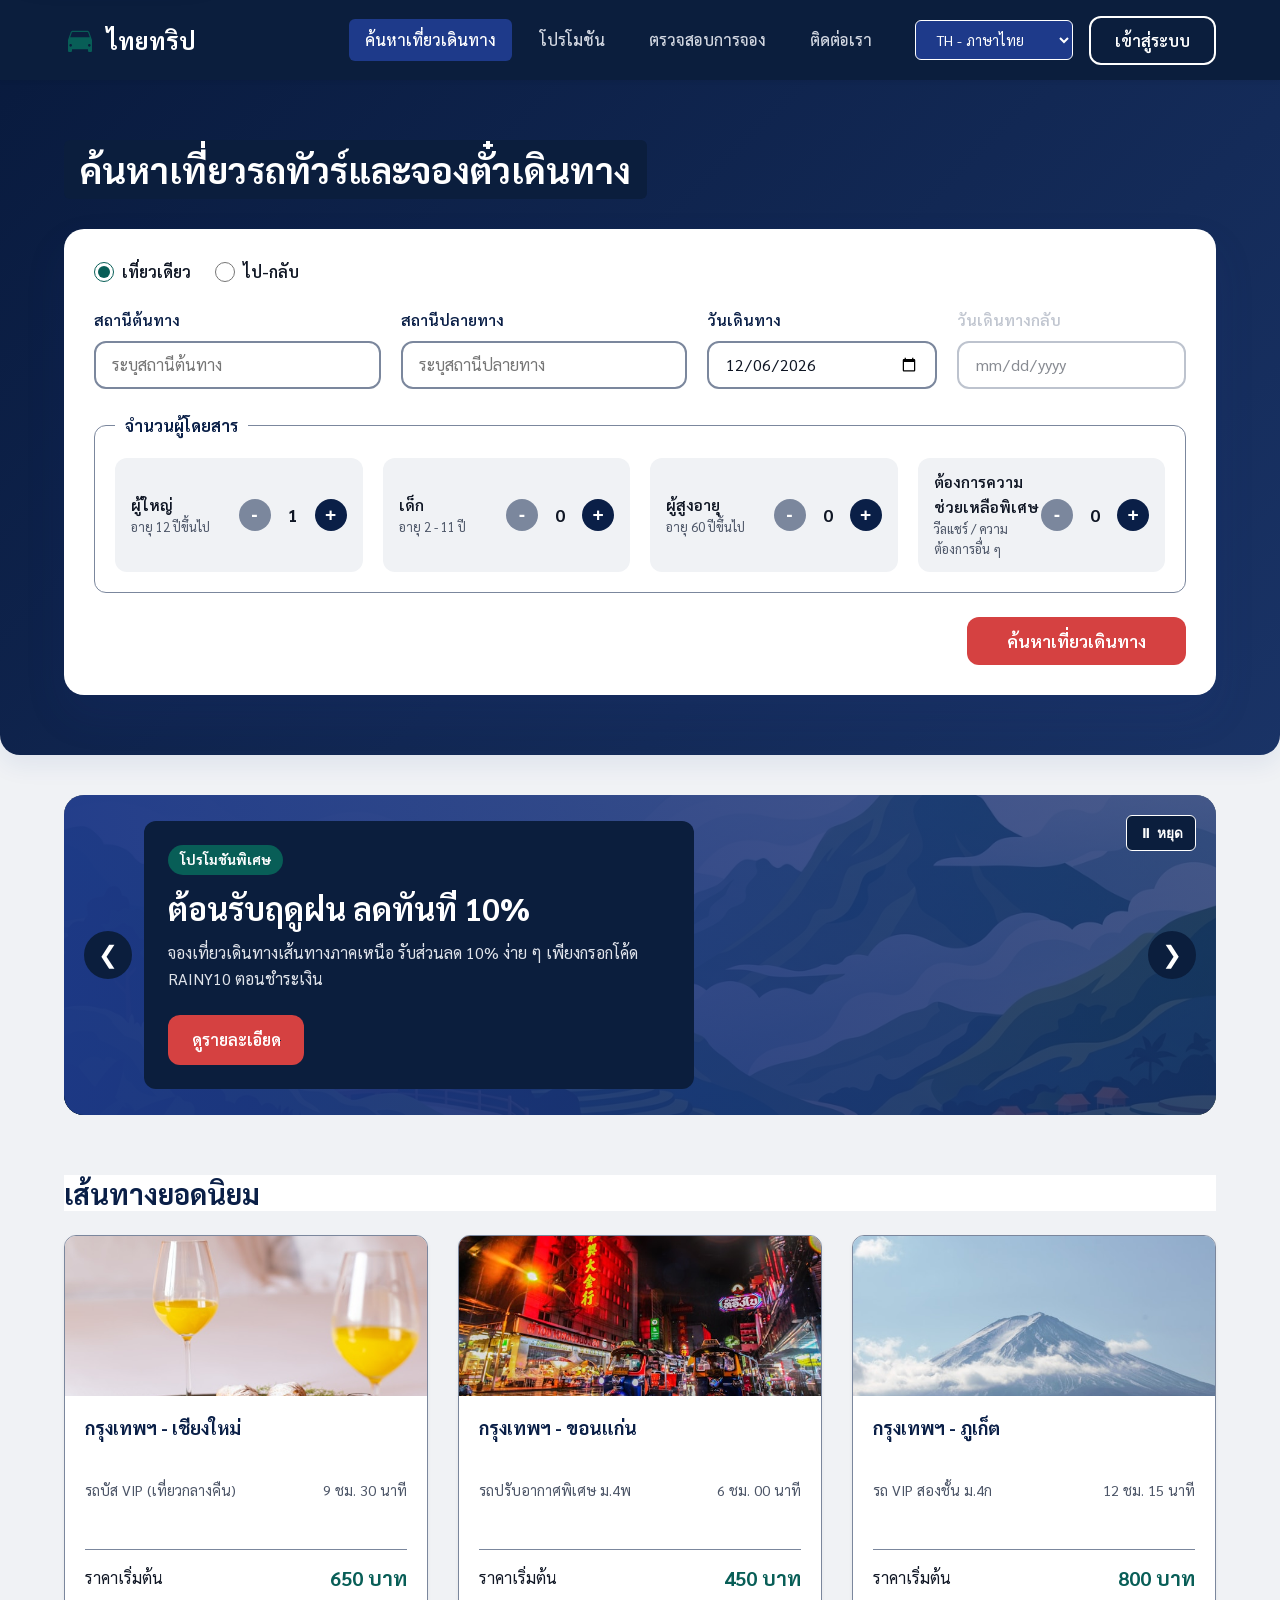
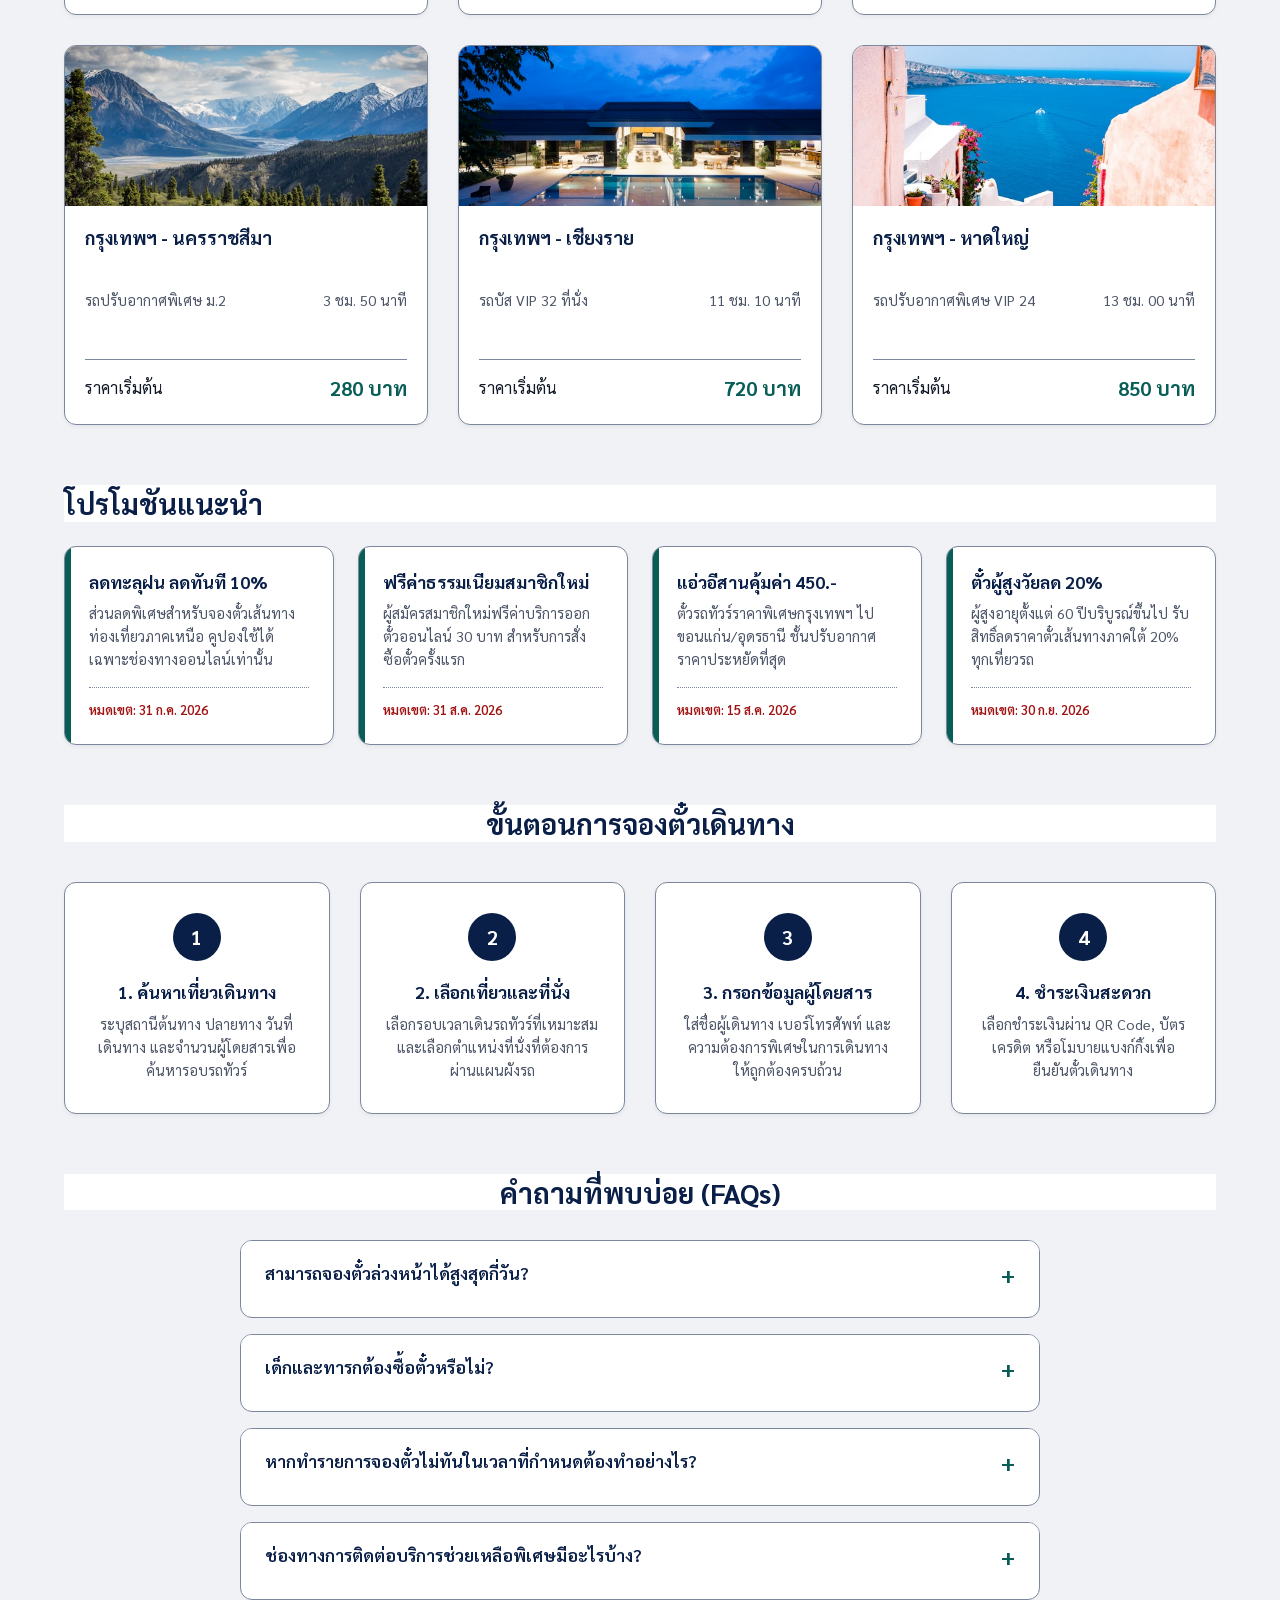
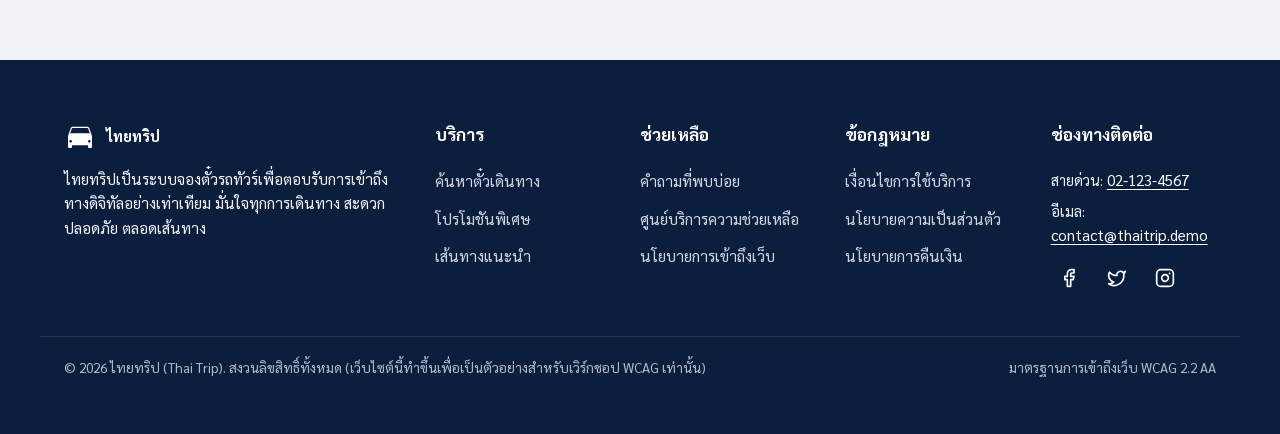
==== commit cea859d9: "feat(a11y): resolve remaining WCAG 2.2 AA audit issues on index, select-trip, select-seat, passenger" ====
--- a/index.html
+++ b/index.html
@@ -145,7 +145,7 @@
                   </div>
                   <div class="counter-group">
                     <button type="button" class="btn-counter" id="dec-adult" aria-label="ลดจำนวนผู้ใหญ่" disabled>-</button>
-                    <span class="counter-val" id="val-adult" aria-live="polite" aria-labelledby="lbl-adult">1</span>
+                    <span class="counter-val" id="val-adult" aria-labelledby="lbl-adult">1</span>
                     <button type="button" class="btn-counter" id="inc-adult" aria-label="เพิ่มจำนวนผู้ใหญ่">+</button>
                   </div>
                 </div>
@@ -158,7 +158,7 @@
                   </div>
                   <div class="counter-group">
                     <button type="button" class="btn-counter" id="dec-child" aria-label="ลดจำนวนผู้โดยสารเด็ก" disabled>-</button>
-                    <span class="counter-val" id="val-child" aria-live="polite" aria-labelledby="lbl-child">0</span>
+                    <span class="counter-val" id="val-child" aria-labelledby="lbl-child">0</span>
                     <button type="button" class="btn-counter" id="inc-child" aria-label="เพิ่มจำนวนผู้โดยสารเด็ก">+</button>
                   </div>
                 </div>
@@ -171,7 +171,7 @@
                   </div>
                   <div class="counter-group">
                     <button type="button" class="btn-counter" id="dec-senior" aria-label="ลดจำนวนผู้สูงอายุ" disabled>-</button>
-                    <span class="counter-val" id="val-senior" aria-live="polite" aria-labelledby="lbl-senior">0</span>
+                    <span class="counter-val" id="val-senior" aria-labelledby="lbl-senior">0</span>
                     <button type="button" class="btn-counter" id="inc-senior" aria-label="เพิ่มจำนวนผู้สูงอายุ">+</button>
                   </div>
                 </div>
@@ -184,7 +184,7 @@
                   </div>
                   <div class="counter-group">
                     <button type="button" class="btn-counter" id="dec-special" aria-label="ลดจำนวนผู้ต้องการความช่วยเหลือพิเศษ" disabled>-</button>
-                    <span class="counter-val" id="val-special" aria-live="polite" aria-labelledby="lbl-special">0</span>
+                    <span class="counter-val" id="val-special" aria-labelledby="lbl-special">0</span>
                     <button type="button" class="btn-counter" id="inc-special" aria-label="เพิ่มจำนวนผู้ต้องการความช่วยเหลือพิเศษ">+</button>
                   </div>
                 </div>
--- a/styles.css
+++ b/styles.css
@@ -641,7 +641,8 @@
   height: 12px;
   border-radius: 50%;
   background-color: rgba(255, 255, 255, 0.4);
-  border: none;
+  border: 6px solid transparent;
+  background-clip: padding-box;
   cursor: pointer;
   padding: 0;
 }
